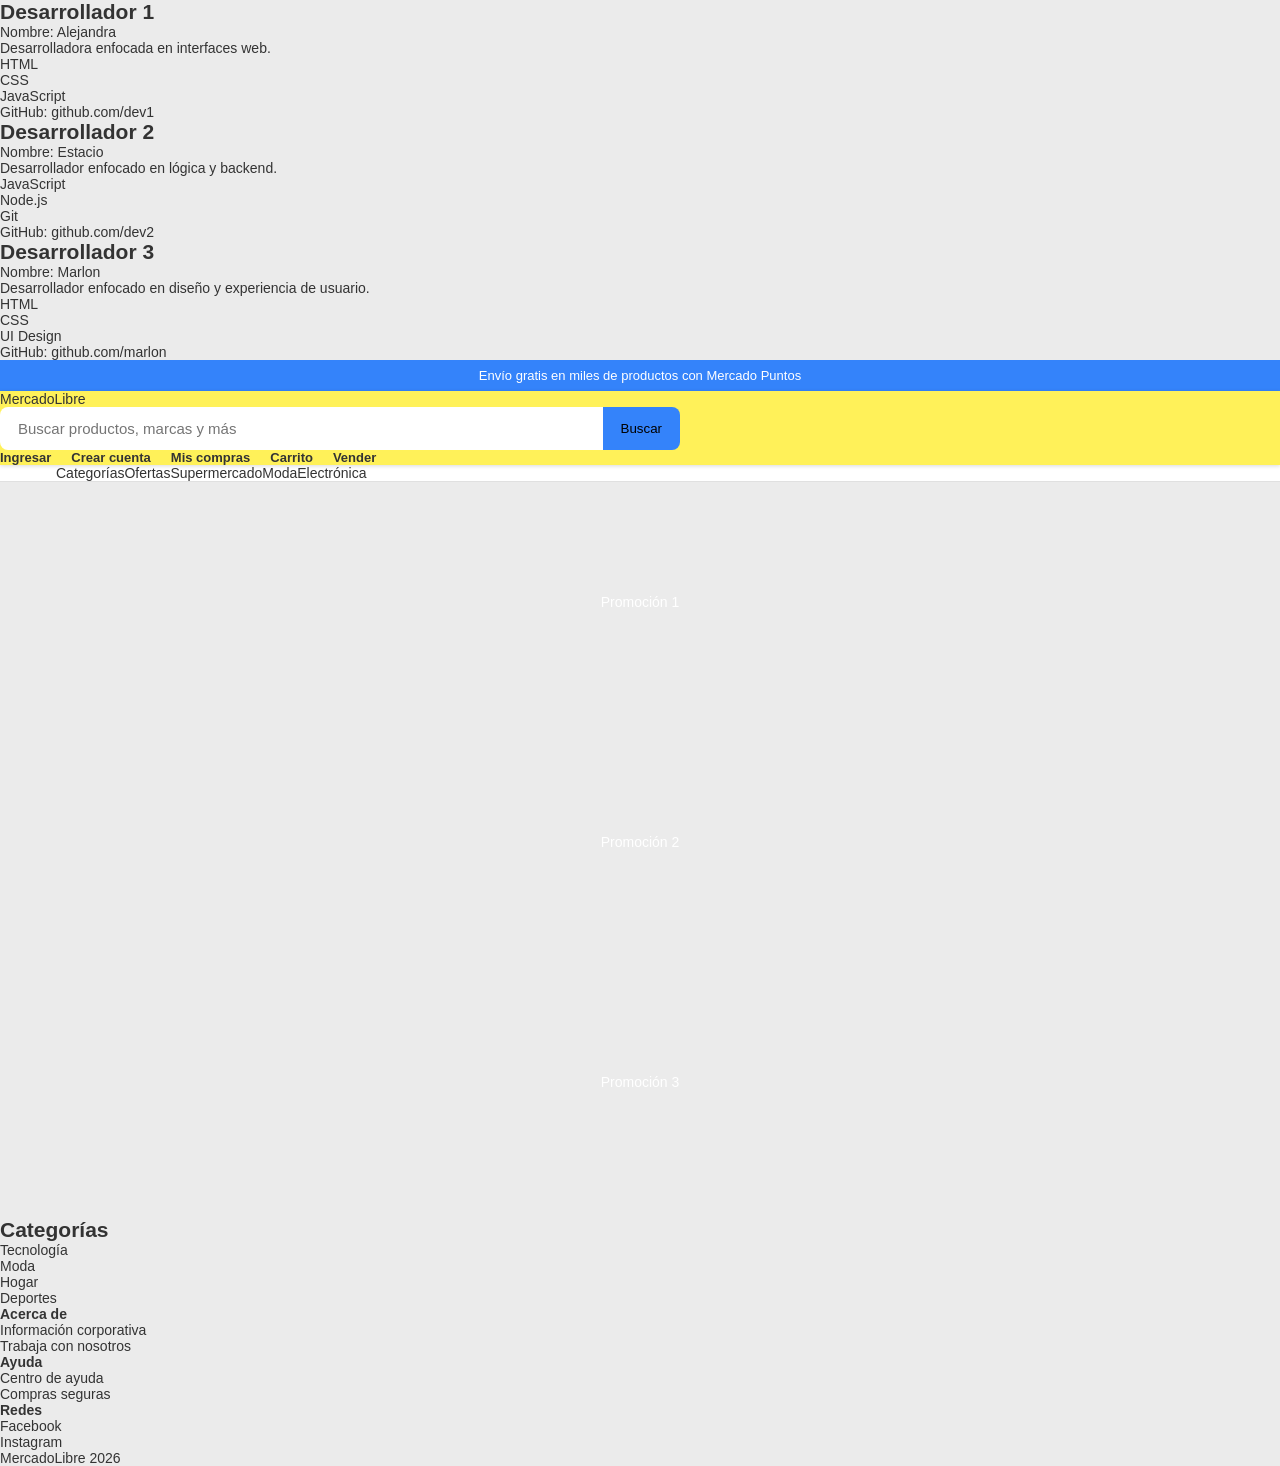
==== index.html @ aa1ece78 "Merge pull request #16 from Yesit21/feature/portafolio-dev1 Feature/portafolio dev1" ====
<!DOCTYPE html>
<html lang="es">
<head>
    <meta charset="UTF-8">
    <meta name="viewport" content="width=device-width, initial-scale=1.0">
    <title>Portafolio - Desarrollador 1</title>
    <title>Portafolio - Desarrollador 2</title>
    <link rel="stylesheet" href="styles.css">
</head>
<body>
    <section class="portafolio">
        <h2>Desarrollador 1</h2>
        <p>Nombre: Alejandra</p>
        <p>Desarrolladora enfocada en interfaces web.</p>
        <ul>
            <li>HTML</li>
            <li>CSS</li>
            <li>JavaScript</li>
        </ul>
        <p>GitHub: github.com/dev1</p>
    </section>
        <h2>Desarrollador 2</h2>
        <p>Nombre: Estacio</p>
        <p>Desarrollador enfocado en lógica y backend.</p>
        <ul>
            <li>JavaScript</li>
            <li>Node.js</li>
            <li>Git</li>
        </ul>
        <p>GitHub: github.com/dev2</p>
    </section>
    <title>Portafolio - Desarrollador 3</title>
    <link rel="stylesheet" href="styles.css">
</head>
<body>
    <section class="portafolio">
        <h2>Desarrollador 3</h2>
        <p>Nombre: Marlon</p>
        <p>Desarrollador enfocado en diseño y experiencia de usuario.</p>
        <ul>
            <li>HTML</li>
            <li>CSS</li>
            <li>UI Design</li>
        </ul>
        <p>GitHub: github.com/marlon</p>
    </section>
    <title>MercadoLibre</title>
    <link rel="stylesheet" href="styles.css">
</head>
<body>
    <div class="anuncio">
        Envío gratis en miles de productos con Mercado Puntos
    </div>

    <header class="encabezado">
        <div class="logo">MercadoLibre</div>
        <div class="buscador">
            <input type="search" id="campoBusqueda" placeholder="Buscar productos, marcas y más">
            <button onclick="buscar()">Buscar</button>
        </div>
        <nav class="acciones">
            <a href="#">Ingresar</a>
            <a href="#">Crear cuenta</a>
            <a href="#">Mis compras</a>
            <a href="#">Carrito</a>
            <a href="#">Vender</a>
        </nav>
    </header>

    <nav class="nav">
        <ul>
            <li>Categorías</li>
            <li>Ofertas</li>
            <li>Supermercado</li>
            <li>Moda</li>
            <li>Electrónica</li>
        </ul>
    </nav>

    <section class="carrusel">
        <div class="slide">Promoción 1</div>
        <div class="slide">Promoción 2</div>
        <div class="slide">Promoción 3</div>
    </section>

    <section class="categorias">
        <h2>Categorías</h2>
        <div class="grilla-categorias">
            <div class="categoria">Tecnología</div>
            <div class="categoria">Moda</div>
            <div class="categoria">Hogar</div>
            <div class="categoria">Deportes</div>
        </div>
    </section>

    <footer class="footer">
        <div class="footer-columna">
            <h4>Acerca de</h4>
            <p>Información corporativa</p>
            <p>Trabaja con nosotros</p>
        </div>
        <div class="footer-columna">
            <h4>Ayuda</h4>
            <p>Centro de ayuda</p>
            <p>Compras seguras</p>
        </div>
        <div class="footer-columna">
            <h4>Redes</h4>
            <p>Facebook</p>
            <p>Instagram</p>
        </div>
        <p>MercadoLibre 2026</p>
    </footer>

    <script src="main.js"></script>
</body>
</html>
---- styles.css ----
:root {
    --color-amarillo: #fff159;
    --color-azul: #3483fa;
    --color-verde: #00a650;
    --color-naranja: #ff6000;
    --color-texto: #333333;
    --color-gris-bg: #ebebeb;
    --color-gris-borde: #e0e0e0;
    --color-blanco: #ffffff;
    --fuente: 'Nunito', sans-serif;
    --sombra-card: 0 2px 8px rgba(0,0,0,0.12);
    --radio: 8px;
    --ancho-max: 1200px;
}

/* ======= RESET ======= */
*, *::before, *::after {
    box-sizing: border-box;
    margin: 0;
    padding: 0;
}

body {
    font-family: var(--fuente);
    background: var(--color-gris-bg);
    color: var(--color-texto);
    font-size: 14px;
}

a {
    color: inherit;
    text-decoration: none;
}

ul {
    list-style: none;
}

img {
    display: block;
    max-width: 100%;
}

/* ======= UTILIDADES ======= */
.contenedor {
    max-width: var(--ancho-max);
    margin: 0 auto;
    padding: 0 16px;
}

/* ============================================================
   BARRA DE ANUNCIO
   ============================================================ */
.anuncio {
    background: var(--color-azul);
    color: var(--color-blanco);
    text-align: center;
    padding: 8px 16px;
    font-size: 13px;
}

.anuncio a {
    color: var(--color-amarillo);
    font-weight: 700;
}

/* ============================================================
   ENCABEZADO
   ============================================================ */
.encabezado {
    background: var(--color-amarillo);
    position: sticky;
    top: 0;
    z-index: 200;
    box-shadow: 0 1px 4px rgba(0,0,0,0.15);
}

.encabezado-inner {
    display: flex;
    align-items: center;
    gap: 16px;
    padding: 10px 16px;
    max-width: var(--ancho-max);
    margin: 0 auto;
}

/* Logo */
.logo {
    flex-shrink: 0;
    display: flex;
    align-items: center;
}

.logo svg {
    width: 150px;
    height: auto;
}

/* Buscador */
.buscador {
    display: flex;
    flex: 1;
    max-width: 680px;
}

.buscador input {
    width: 100%;
    padding: 11px 16px;
    border: 2px solid transparent;
    border-right: none;
    border-radius: var(--radio) 0 0 var(--radio);
    font-size: 15px;
    font-family: var(--fuente);
    outline: none;
    transition: border-color 0.2s;
}

.buscador input:focus {
    border-color: var(--color-azul);
}

.buscador button {
    background: var(--color-azul);
    border: none;
    padding: 0 18px;
    border-radius: 0 var(--radio) var(--radio) 0;
    cursor: pointer;
    display: flex;
    align-items: center;
    justify-content: center;
    transition: background 0.2s;
}

.buscador button:hover {
    background: #2368c4;
}

.buscador button svg {
    fill: white;
    width: 20px;
    height: 20px;
}

/* Acciones */
.acciones {
    display: flex;
    align-items: center;
    gap: 20px;
    margin-left: auto;
    white-space: nowrap;
    font-size: 13px;
    font-weight: 600;
}

.acciones a {
    transition: opacity 0.2s;
}

.acciones a:hover {
    opacity: 0.7;
}

.acciones .carrito {
    display: flex;
    align-items: center;
    gap: 5px;
}

@media (max-width: 900px) {
    .acciones {
        display: none;
    }
}

@media (max-width: 600px) {
    .logo svg {
        width: 110px;
    }
    .encabezado-inner {
        gap: 10px;
    }
}

/* ============================================================
   NAVEGACIÓN SECUNDARIA
   ============================================================ */
.nav {
    background: var(--color-blanco);
    border-bottom: 1px solid var(--color-gris-borde);
    overflow-x: auto;
    scrollbar-width: none;
}

.nav::-webkit-scrollbar {
    display: none;
}

.nav ul {
    display: flex;
    max-width: var(--ancho-max);
    margin: 0 auto;
    padding: 0 16px;
}

.nav ul li a {
    display: block;
    padding: 11px 14px;
    font-size: 13px;
    white-space: nowrap;
    border-bottom: 2px solid transparent;
    transition: color 0.2s, border-color 0.2s;
}

.nav ul li a:hover {
    color: var(--color-azul);
    border-bottom-color: var(--color-azul);
}

/* ============================================================
   CONTENIDO PRINCIPAL
   ============================================================ */
.principal {
    max-width: var(--ancho-max);
    margin: 16px auto;
    padding: 0 16px;
}

/* ============================================================
   CARRUSEL
   ============================================================ */
.carrusel {
    position: relative;
    border-radius: var(--radio);
    overflow: hidden;
    margin-bottom: 16px;
}

.carrusel-pista {
    display: flex;
    transition: transform 0.45s ease;
}

.slide {
    min-width: 100%;
    height: 240px;
    display: flex;
    align-items: center;
    justify-content: center;
    text-align: center;
    color: var(--color-blanco);
    padding: 24px;
}

.slide-1 {
    background: linear-gradient(135deg, #1a73e8, #0d47a1);
}

.slide-2 {
    background: linear-gradient(135deg, #00c853, #007a3d);
}

.slide-3 {
    background: linear-gradient(135deg, #ff6d00, #bf360c);
}

.slide-contenido h2 {
    font-size: clamp(20px, 4vw, 36px);
    font-weight: 800;
    margin-bottom: 8px;
}

.slide-contenido p {
    font-size: clamp(13px, 2vw, 17px);
    opacity: 0.9;
    margin-bottom: 16px;
}

.slide-btn {
    display: inline-block;
    background: var(--color-blanco);
    border-radius: 4px;
    padding: 10px 24px;
    font-weight: 700;
    font-size: 14px;
    transition: opacity 0.2s;
}

.slide-btn:hover {
    opacity: 0.85;
}

.slide-1 .slide-btn {
    color: #1a73e8;
}

.slide-2 .slide-btn {
    color: #007a3d;
}

.slide-3 .slide-btn {
    color: #bf360c;
}

.carrusel-btn {
    position: absolute;
    top: 50%;
    transform: translateY(-50%);
    background: rgba(255,255,255,0.85);
    border: none;
    width: 36px;
    height: 36px;
    border-radius: 50%;
    font-size: 22px;
    cursor: pointer;
    display: flex;
    align-items: center;
    justify-content: center;
    box-shadow: var(--sombra-card);
    transition: background 0.2s;
}

.carrusel-btn:hover {
    background: var(--color-blanco);
}

.carrusel-btn.prev {
    left: 12px;
}

.carrusel-btn.next {
    right: 12px;
}

.carrusel-puntos {
    position: absolute;
    bottom: 12px;
    left: 50%;
    transform: translateX(-50%);
    display: flex;
    gap: 7px;
}

.carrusel-puntos button {
    width: 9px;
    height: 9px;
    border-radius: 50%;
    border: none;
    background: rgba(255,255,255,0.5);
    cursor: pointer;
    padding: 0;
    transition: background 0.2s;
}

.carrusel-puntos button.activo {
    background: var(--color-blanco);
}

/* ============================================================
   SECCIONES
   ============================================================ */
.seccion {
    background: var(--color-blanco);
    border-radius: var(--radio);
    padding: 24px;
    margin-bottom: 16px;
}

.seccion-encabezado {
    display: flex;
    justify-content: space-between;
    align-items: center;
    margin-bottom: 20px;
}

.seccion-titulo {
    font-size: 20px;
    font-weight: 800;
}

.ver-mas {
    font-size: 13px;
    color: var(--color-azul);
    font-weight: 600;
}

.ver-mas:hover {
    text-decoration: underline;
}

/* ============================================================
   CATEGORÍAS
   ============================================================ */
.grilla-cat {
    display: grid;
    grid-template-columns: repeat(auto-fill, minmax(90px, 1fr));
    gap: 8px;
}

.cat-item {
    display: flex;
    flex-direction: column;
    align-items: center;
    gap: 8px;
    padding: 12px 8px;
    border-radius: var(--radio);
    cursor: pointer;
    transition: background 0.2s;
    text-align: center;
}

.cat-item:hover {
    background: var(--color-gris-bg);
}

.cat-icono {
    width: 60px;
    height: 60px;
    border-radius: 50%;
    display: flex;
    align-items: center;
    justify-content: center;
    font-size: 26px;
}

.cat-item span {
    font-size: 11px;
    line-height: 1.35;
    font-weight: 600;
}

/* ============================================================
   PRODUCTOS
   ============================================================ */
.grilla-productos {
    display: grid;
    grid-template-columns: repeat(auto-fill, minmax(180px, 1fr));
}

.producto-card {
    padding: 16px;
    border-right: 1px solid var(--color-gris-borde);
    border-bottom: 1px solid var(--color-gris-borde);
    cursor: pointer;
    position: relative;
    transition: box-shadow 0.2s;
    display: flex;
    flex-direction: column;
}

.producto-card:hover {
    box-shadow: var(--sombra-card);
    z-index: 1;
}

.producto-emoji {
    font-size: 60px;
    text-align: center;
    margin-bottom: 12px;
    user-select: none;
}

.etiqueta {
    display: inline-block;
    background: var(--color-naranja);
    color: var(--color-blanco);
    font-size: 10px;
    font-weight: 700;
    padding: 2px 6px;
    border-radius: 3px;
    margin-bottom: 6px;
    align-self: flex-start;
}

.producto-nombre {
    font-size: 13px;
    line-height: 1.45;
    margin-bottom: 8px;
    display: -webkit-box;
    -webkit-line-clamp: 2;
    -webkit-box-orient: vertical;
    overflow: hidden;
}

.producto-precio-anterior {
    font-size: 12px;
    color: #999;
    text-decoration: line-through;
}

.producto-precio {
    font-size: 22px;
    font-weight: 300;
}

.producto-descuento {
    font-size: 13px;
    font-weight: 700;
    color: var(--color-verde);
}

.producto-envio {
    font-size: 12px;
    color: var(--color-verde);
    font-weight: 600;
    margin-top: 4px;
}

@media (max-width: 600px) {
    .grilla-productos {
        grid-template-columns: repeat(2, 1fr);
    }
}

/* ============================================================
   PIE DE PÁGINA
   ============================================================ */
.pie {
    background: var(--color-gris-bg);
    border-top: 1px solid #ccc;
    margin-top: 32px;
}

.pie-grilla {
    display: grid;
    grid-template-columns: repeat(auto-fit, minmax(160px, 1fr));
    gap: 24px;
    max-width: var(--ancho-max);
    margin: 0 auto;
    padding: 32px 16px;
}

.pie-columna h4 {
    font-size: 13px;
    font-weight: 800;
    margin-bottom: 12px;
}

.pie-columna a {
    display: block;
    font-size: 13px;
    color: #666;
    margin-bottom: 8px;
}

.pie-columna a:hover {
    color: var(--color-azul);
    text-decoration: underline;
}

.pie-inferior {
    background: var(--color-blanco);
    border-top: 1px solid var(--color-gris-borde);
    text-align: center;
    padding: 14px 16px;
    font-size: 12px;
    color: #999;
}
---- styles.css ----
:root {
    --color-amarillo: #fff159;
    --color-azul: #3483fa;
    --color-verde: #00a650;
    --color-naranja: #ff6000;
    --color-texto: #333333;
    --color-gris-bg: #ebebeb;
    --color-gris-borde: #e0e0e0;
    --color-blanco: #ffffff;
    --fuente: 'Nunito', sans-serif;
    --sombra-card: 0 2px 8px rgba(0,0,0,0.12);
    --radio: 8px;
    --ancho-max: 1200px;
}

/* ======= RESET ======= */
*, *::before, *::after {
    box-sizing: border-box;
    margin: 0;
    padding: 0;
}

body {
    font-family: var(--fuente);
    background: var(--color-gris-bg);
    color: var(--color-texto);
    font-size: 14px;
}

a {
    color: inherit;
    text-decoration: none;
}

ul {
    list-style: none;
}

img {
    display: block;
    max-width: 100%;
}

/* ======= UTILIDADES ======= */
.contenedor {
    max-width: var(--ancho-max);
    margin: 0 auto;
    padding: 0 16px;
}

/* ============================================================
   BARRA DE ANUNCIO
   ============================================================ */
.anuncio {
    background: var(--color-azul);
    color: var(--color-blanco);
    text-align: center;
    padding: 8px 16px;
    font-size: 13px;
}

.anuncio a {
    color: var(--color-amarillo);
    font-weight: 700;
}

/* ============================================================
   ENCABEZADO
   ============================================================ */
.encabezado {
    background: var(--color-amarillo);
    position: sticky;
    top: 0;
    z-index: 200;
    box-shadow: 0 1px 4px rgba(0,0,0,0.15);
}

.encabezado-inner {
    display: flex;
    align-items: center;
    gap: 16px;
    padding: 10px 16px;
    max-width: var(--ancho-max);
    margin: 0 auto;
}

/* Logo */
.logo {
    flex-shrink: 0;
    display: flex;
    align-items: center;
}

.logo svg {
    width: 150px;
    height: auto;
}

/* Buscador */
.buscador {
    display: flex;
    flex: 1;
    max-width: 680px;
}

.buscador input {
    width: 100%;
    padding: 11px 16px;
    border: 2px solid transparent;
    border-right: none;
    border-radius: var(--radio) 0 0 var(--radio);
    font-size: 15px;
    font-family: var(--fuente);
    outline: none;
    transition: border-color 0.2s;
}

.buscador input:focus {
    border-color: var(--color-azul);
}

.buscador button {
    background: var(--color-azul);
    border: none;
    padding: 0 18px;
    border-radius: 0 var(--radio) var(--radio) 0;
    cursor: pointer;
    display: flex;
    align-items: center;
    justify-content: center;
    transition: background 0.2s;
}

.buscador button:hover {
    background: #2368c4;
}

.buscador button svg {
    fill: white;
    width: 20px;
    height: 20px;
}

/* Acciones */
.acciones {
    display: flex;
    align-items: center;
    gap: 20px;
    margin-left: auto;
    white-space: nowrap;
    font-size: 13px;
    font-weight: 600;
}

.acciones a {
    transition: opacity 0.2s;
}

.acciones a:hover {
    opacity: 0.7;
}

.acciones .carrito {
    display: flex;
    align-items: center;
    gap: 5px;
}

@media (max-width: 900px) {
    .acciones {
        display: none;
    }
}

@media (max-width: 600px) {
    .logo svg {
        width: 110px;
    }
    .encabezado-inner {
        gap: 10px;
    }
}

/* ============================================================
   NAVEGACIÓN SECUNDARIA
   ============================================================ */
.nav {
    background: var(--color-blanco);
    border-bottom: 1px solid var(--color-gris-borde);
    overflow-x: auto;
    scrollbar-width: none;
}

.nav::-webkit-scrollbar {
    display: none;
}

.nav ul {
    display: flex;
    max-width: var(--ancho-max);
    margin: 0 auto;
    padding: 0 16px;
}

.nav ul li a {
    display: block;
    padding: 11px 14px;
    font-size: 13px;
    white-space: nowrap;
    border-bottom: 2px solid transparent;
    transition: color 0.2s, border-color 0.2s;
}

.nav ul li a:hover {
    color: var(--color-azul);
    border-bottom-color: var(--color-azul);
}

/* ============================================================
   CONTENIDO PRINCIPAL
   ============================================================ */
.principal {
    max-width: var(--ancho-max);
    margin: 16px auto;
    padding: 0 16px;
}

/* ============================================================
   CARRUSEL
   ============================================================ */
.carrusel {
    position: relative;
    border-radius: var(--radio);
    overflow: hidden;
    margin-bottom: 16px;
}

.carrusel-pista {
    display: flex;
    transition: transform 0.45s ease;
}

.slide {
    min-width: 100%;
    height: 240px;
    display: flex;
    align-items: center;
    justify-content: center;
    text-align: center;
    color: var(--color-blanco);
    padding: 24px;
}

.slide-1 {
    background: linear-gradient(135deg, #1a73e8, #0d47a1);
}

.slide-2 {
    background: linear-gradient(135deg, #00c853, #007a3d);
}

.slide-3 {
    background: linear-gradient(135deg, #ff6d00, #bf360c);
}

.slide-contenido h2 {
    font-size: clamp(20px, 4vw, 36px);
    font-weight: 800;
    margin-bottom: 8px;
}

.slide-contenido p {
    font-size: clamp(13px, 2vw, 17px);
    opacity: 0.9;
    margin-bottom: 16px;
}

.slide-btn {
    display: inline-block;
    background: var(--color-blanco);
    border-radius: 4px;
    padding: 10px 24px;
    font-weight: 700;
    font-size: 14px;
    transition: opacity 0.2s;
}

.slide-btn:hover {
    opacity: 0.85;
}

.slide-1 .slide-btn {
    color: #1a73e8;
}

.slide-2 .slide-btn {
    color: #007a3d;
}

.slide-3 .slide-btn {
    color: #bf360c;
}

.carrusel-btn {
    position: absolute;
    top: 50%;
    transform: translateY(-50%);
    background: rgba(255,255,255,0.85);
    border: none;
    width: 36px;
    height: 36px;
    border-radius: 50%;
    font-size: 22px;
    cursor: pointer;
    display: flex;
    align-items: center;
    justify-content: center;
    box-shadow: var(--sombra-card);
    transition: background 0.2s;
}

.carrusel-btn:hover {
    background: var(--color-blanco);
}

.carrusel-btn.prev {
    left: 12px;
}

.carrusel-btn.next {
    right: 12px;
}

.carrusel-puntos {
    position: absolute;
    bottom: 12px;
    left: 50%;
    transform: translateX(-50%);
    display: flex;
    gap: 7px;
}

.carrusel-puntos button {
    width: 9px;
    height: 9px;
    border-radius: 50%;
    border: none;
    background: rgba(255,255,255,0.5);
    cursor: pointer;
    padding: 0;
    transition: background 0.2s;
}

.carrusel-puntos button.activo {
    background: var(--color-blanco);
}

/* ============================================================
   SECCIONES
   ============================================================ */
.seccion {
    background: var(--color-blanco);
    border-radius: var(--radio);
    padding: 24px;
    margin-bottom: 16px;
}

.seccion-encabezado {
    display: flex;
    justify-content: space-between;
    align-items: center;
    margin-bottom: 20px;
}

.seccion-titulo {
    font-size: 20px;
    font-weight: 800;
}

.ver-mas {
    font-size: 13px;
    color: var(--color-azul);
    font-weight: 600;
}

.ver-mas:hover {
    text-decoration: underline;
}

/* ============================================================
   CATEGORÍAS
   ============================================================ */
.grilla-cat {
    display: grid;
    grid-template-columns: repeat(auto-fill, minmax(90px, 1fr));
    gap: 8px;
}

.cat-item {
    display: flex;
    flex-direction: column;
    align-items: center;
    gap: 8px;
    padding: 12px 8px;
    border-radius: var(--radio);
    cursor: pointer;
    transition: background 0.2s;
    text-align: center;
}

.cat-item:hover {
    background: var(--color-gris-bg);
}

.cat-icono {
    width: 60px;
    height: 60px;
    border-radius: 50%;
    display: flex;
    align-items: center;
    justify-content: center;
    font-size: 26px;
}

.cat-item span {
    font-size: 11px;
    line-height: 1.35;
    font-weight: 600;
}

/* ============================================================
   PRODUCTOS
   ============================================================ */
.grilla-productos {
    display: grid;
    grid-template-columns: repeat(auto-fill, minmax(180px, 1fr));
}

.producto-card {
    padding: 16px;
    border-right: 1px solid var(--color-gris-borde);
    border-bottom: 1px solid var(--color-gris-borde);
    cursor: pointer;
    position: relative;
    transition: box-shadow 0.2s;
    display: flex;
    flex-direction: column;
}

.producto-card:hover {
    box-shadow: var(--sombra-card);
    z-index: 1;
}

.producto-emoji {
    font-size: 60px;
    text-align: center;
    margin-bottom: 12px;
    user-select: none;
}

.etiqueta {
    display: inline-block;
    background: var(--color-naranja);
    color: var(--color-blanco);
    font-size: 10px;
    font-weight: 700;
    padding: 2px 6px;
    border-radius: 3px;
    margin-bottom: 6px;
    align-self: flex-start;
}

.producto-nombre {
    font-size: 13px;
    line-height: 1.45;
    margin-bottom: 8px;
    display: -webkit-box;
    -webkit-line-clamp: 2;
    -webkit-box-orient: vertical;
    overflow: hidden;
}

.producto-precio-anterior {
    font-size: 12px;
    color: #999;
    text-decoration: line-through;
}

.producto-precio {
    font-size: 22px;
    font-weight: 300;
}

.producto-descuento {
    font-size: 13px;
    font-weight: 700;
    color: var(--color-verde);
}

.producto-envio {
    font-size: 12px;
    color: var(--color-verde);
    font-weight: 600;
    margin-top: 4px;
}

@media (max-width: 600px) {
    .grilla-productos {
        grid-template-columns: repeat(2, 1fr);
    }
}

/* ============================================================
   PIE DE PÁGINA
   ============================================================ */
.pie {
    background: var(--color-gris-bg);
    border-top: 1px solid #ccc;
    margin-top: 32px;
}

.pie-grilla {
    display: grid;
    grid-template-columns: repeat(auto-fit, minmax(160px, 1fr));
    gap: 24px;
    max-width: var(--ancho-max);
    margin: 0 auto;
    padding: 32px 16px;
}

.pie-columna h4 {
    font-size: 13px;
    font-weight: 800;
    margin-bottom: 12px;
}

.pie-columna a {
    display: block;
    font-size: 13px;
    color: #666;
    margin-bottom: 8px;
}

.pie-columna a:hover {
    color: var(--color-azul);
    text-decoration: underline;
}

.pie-inferior {
    background: var(--color-blanco);
    border-top: 1px solid var(--color-gris-borde);
    text-align: center;
    padding: 14px 16px;
    font-size: 12px;
    color: #999;
}
---- styles.css ----
:root {
    --color-amarillo: #fff159;
    --color-azul: #3483fa;
    --color-verde: #00a650;
    --color-naranja: #ff6000;
    --color-texto: #333333;
    --color-gris-bg: #ebebeb;
    --color-gris-borde: #e0e0e0;
    --color-blanco: #ffffff;
    --fuente: 'Nunito', sans-serif;
    --sombra-card: 0 2px 8px rgba(0,0,0,0.12);
    --radio: 8px;
    --ancho-max: 1200px;
}

/* ======= RESET ======= */
*, *::before, *::after {
    box-sizing: border-box;
    margin: 0;
    padding: 0;
}

body {
    font-family: var(--fuente);
    background: var(--color-gris-bg);
    color: var(--color-texto);
    font-size: 14px;
}

a {
    color: inherit;
    text-decoration: none;
}

ul {
    list-style: none;
}

img {
    display: block;
    max-width: 100%;
}

/* ======= UTILIDADES ======= */
.contenedor {
    max-width: var(--ancho-max);
    margin: 0 auto;
    padding: 0 16px;
}

/* ============================================================
   BARRA DE ANUNCIO
   ============================================================ */
.anuncio {
    background: var(--color-azul);
    color: var(--color-blanco);
    text-align: center;
    padding: 8px 16px;
    font-size: 13px;
}

.anuncio a {
    color: var(--color-amarillo);
    font-weight: 700;
}

/* ============================================================
   ENCABEZADO
   ============================================================ */
.encabezado {
    background: var(--color-amarillo);
    position: sticky;
    top: 0;
    z-index: 200;
    box-shadow: 0 1px 4px rgba(0,0,0,0.15);
}

.encabezado-inner {
    display: flex;
    align-items: center;
    gap: 16px;
    padding: 10px 16px;
    max-width: var(--ancho-max);
    margin: 0 auto;
}

/* Logo */
.logo {
    flex-shrink: 0;
    display: flex;
    align-items: center;
}

.logo svg {
    width: 150px;
    height: auto;
}

/* Buscador */
.buscador {
    display: flex;
    flex: 1;
    max-width: 680px;
}

.buscador input {
    width: 100%;
    padding: 11px 16px;
    border: 2px solid transparent;
    border-right: none;
    border-radius: var(--radio) 0 0 var(--radio);
    font-size: 15px;
    font-family: var(--fuente);
    outline: none;
    transition: border-color 0.2s;
}

.buscador input:focus {
    border-color: var(--color-azul);
}

.buscador button {
    background: var(--color-azul);
    border: none;
    padding: 0 18px;
    border-radius: 0 var(--radio) var(--radio) 0;
    cursor: pointer;
    display: flex;
    align-items: center;
    justify-content: center;
    transition: background 0.2s;
}

.buscador button:hover {
    background: #2368c4;
}

.buscador button svg {
    fill: white;
    width: 20px;
    height: 20px;
}

/* Acciones */
.acciones {
    display: flex;
    align-items: center;
    gap: 20px;
    margin-left: auto;
    white-space: nowrap;
    font-size: 13px;
    font-weight: 600;
}

.acciones a {
    transition: opacity 0.2s;
}

.acciones a:hover {
    opacity: 0.7;
}

.acciones .carrito {
    display: flex;
    align-items: center;
    gap: 5px;
}

@media (max-width: 900px) {
    .acciones {
        display: none;
    }
}

@media (max-width: 600px) {
    .logo svg {
        width: 110px;
    }
    .encabezado-inner {
        gap: 10px;
    }
}

/* ============================================================
   NAVEGACIÓN SECUNDARIA
   ============================================================ */
.nav {
    background: var(--color-blanco);
    border-bottom: 1px solid var(--color-gris-borde);
    overflow-x: auto;
    scrollbar-width: none;
}

.nav::-webkit-scrollbar {
    display: none;
}

.nav ul {
    display: flex;
    max-width: var(--ancho-max);
    margin: 0 auto;
    padding: 0 16px;
}

.nav ul li a {
    display: block;
    padding: 11px 14px;
    font-size: 13px;
    white-space: nowrap;
    border-bottom: 2px solid transparent;
    transition: color 0.2s, border-color 0.2s;
}

.nav ul li a:hover {
    color: var(--color-azul);
    border-bottom-color: var(--color-azul);
}

/* ============================================================
   CONTENIDO PRINCIPAL
   ============================================================ */
.principal {
    max-width: var(--ancho-max);
    margin: 16px auto;
    padding: 0 16px;
}

/* ============================================================
   CARRUSEL
   ============================================================ */
.carrusel {
    position: relative;
    border-radius: var(--radio);
    overflow: hidden;
    margin-bottom: 16px;
}

.carrusel-pista {
    display: flex;
    transition: transform 0.45s ease;
}

.slide {
    min-width: 100%;
    height: 240px;
    display: flex;
    align-items: center;
    justify-content: center;
    text-align: center;
    color: var(--color-blanco);
    padding: 24px;
}

.slide-1 {
    background: linear-gradient(135deg, #1a73e8, #0d47a1);
}

.slide-2 {
    background: linear-gradient(135deg, #00c853, #007a3d);
}

.slide-3 {
    background: linear-gradient(135deg, #ff6d00, #bf360c);
}

.slide-contenido h2 {
    font-size: clamp(20px, 4vw, 36px);
    font-weight: 800;
    margin-bottom: 8px;
}

.slide-contenido p {
    font-size: clamp(13px, 2vw, 17px);
    opacity: 0.9;
    margin-bottom: 16px;
}

.slide-btn {
    display: inline-block;
    background: var(--color-blanco);
    border-radius: 4px;
    padding: 10px 24px;
    font-weight: 700;
    font-size: 14px;
    transition: opacity 0.2s;
}

.slide-btn:hover {
    opacity: 0.85;
}

.slide-1 .slide-btn {
    color: #1a73e8;
}

.slide-2 .slide-btn {
    color: #007a3d;
}

.slide-3 .slide-btn {
    color: #bf360c;
}

.carrusel-btn {
    position: absolute;
    top: 50%;
    transform: translateY(-50%);
    background: rgba(255,255,255,0.85);
    border: none;
    width: 36px;
    height: 36px;
    border-radius: 50%;
    font-size: 22px;
    cursor: pointer;
    display: flex;
    align-items: center;
    justify-content: center;
    box-shadow: var(--sombra-card);
    transition: background 0.2s;
}

.carrusel-btn:hover {
    background: var(--color-blanco);
}

.carrusel-btn.prev {
    left: 12px;
}

.carrusel-btn.next {
    right: 12px;
}

.carrusel-puntos {
    position: absolute;
    bottom: 12px;
    left: 50%;
    transform: translateX(-50%);
    display: flex;
    gap: 7px;
}

.carrusel-puntos button {
    width: 9px;
    height: 9px;
    border-radius: 50%;
    border: none;
    background: rgba(255,255,255,0.5);
    cursor: pointer;
    padding: 0;
    transition: background 0.2s;
}

.carrusel-puntos button.activo {
    background: var(--color-blanco);
}

/* ============================================================
   SECCIONES
   ============================================================ */
.seccion {
    background: var(--color-blanco);
    border-radius: var(--radio);
    padding: 24px;
    margin-bottom: 16px;
}

.seccion-encabezado {
    display: flex;
    justify-content: space-between;
    align-items: center;
    margin-bottom: 20px;
}

.seccion-titulo {
    font-size: 20px;
    font-weight: 800;
}

.ver-mas {
    font-size: 13px;
    color: var(--color-azul);
    font-weight: 600;
}

.ver-mas:hover {
    text-decoration: underline;
}

/* ============================================================
   CATEGORÍAS
   ============================================================ */
.grilla-cat {
    display: grid;
    grid-template-columns: repeat(auto-fill, minmax(90px, 1fr));
    gap: 8px;
}

.cat-item {
    display: flex;
    flex-direction: column;
    align-items: center;
    gap: 8px;
    padding: 12px 8px;
    border-radius: var(--radio);
    cursor: pointer;
    transition: background 0.2s;
    text-align: center;
}

.cat-item:hover {
    background: var(--color-gris-bg);
}

.cat-icono {
    width: 60px;
    height: 60px;
    border-radius: 50%;
    display: flex;
    align-items: center;
    justify-content: center;
    font-size: 26px;
}

.cat-item span {
    font-size: 11px;
    line-height: 1.35;
    font-weight: 600;
}

/* ============================================================
   PRODUCTOS
   ============================================================ */
.grilla-productos {
    display: grid;
    grid-template-columns: repeat(auto-fill, minmax(180px, 1fr));
}

.producto-card {
    padding: 16px;
    border-right: 1px solid var(--color-gris-borde);
    border-bottom: 1px solid var(--color-gris-borde);
    cursor: pointer;
    position: relative;
    transition: box-shadow 0.2s;
    display: flex;
    flex-direction: column;
}

.producto-card:hover {
    box-shadow: var(--sombra-card);
    z-index: 1;
}

.producto-emoji {
    font-size: 60px;
    text-align: center;
    margin-bottom: 12px;
    user-select: none;
}

.etiqueta {
    display: inline-block;
    background: var(--color-naranja);
    color: var(--color-blanco);
    font-size: 10px;
    font-weight: 700;
    padding: 2px 6px;
    border-radius: 3px;
    margin-bottom: 6px;
    align-self: flex-start;
}

.producto-nombre {
    font-size: 13px;
    line-height: 1.45;
    margin-bottom: 8px;
    display: -webkit-box;
    -webkit-line-clamp: 2;
    -webkit-box-orient: vertical;
    overflow: hidden;
}

.producto-precio-anterior {
    font-size: 12px;
    color: #999;
    text-decoration: line-through;
}

.producto-precio {
    font-size: 22px;
    font-weight: 300;
}

.producto-descuento {
    font-size: 13px;
    font-weight: 700;
    color: var(--color-verde);
}

.producto-envio {
    font-size: 12px;
    color: var(--color-verde);
    font-weight: 600;
    margin-top: 4px;
}

@media (max-width: 600px) {
    .grilla-productos {
        grid-template-columns: repeat(2, 1fr);
    }
}

/* ============================================================
   PIE DE PÁGINA
   ============================================================ */
.pie {
    background: var(--color-gris-bg);
    border-top: 1px solid #ccc;
    margin-top: 32px;
}

.pie-grilla {
    display: grid;
    grid-template-columns: repeat(auto-fit, minmax(160px, 1fr));
    gap: 24px;
    max-width: var(--ancho-max);
    margin: 0 auto;
    padding: 32px 16px;
}

.pie-columna h4 {
    font-size: 13px;
    font-weight: 800;
    margin-bottom: 12px;
}

.pie-columna a {
    display: block;
    font-size: 13px;
    color: #666;
    margin-bottom: 8px;
}

.pie-columna a:hover {
    color: var(--color-azul);
    text-decoration: underline;
}

.pie-inferior {
    background: var(--color-blanco);
    border-top: 1px solid var(--color-gris-borde);
    text-align: center;
    padding: 14px 16px;
    font-size: 12px;
    color: #999;
}
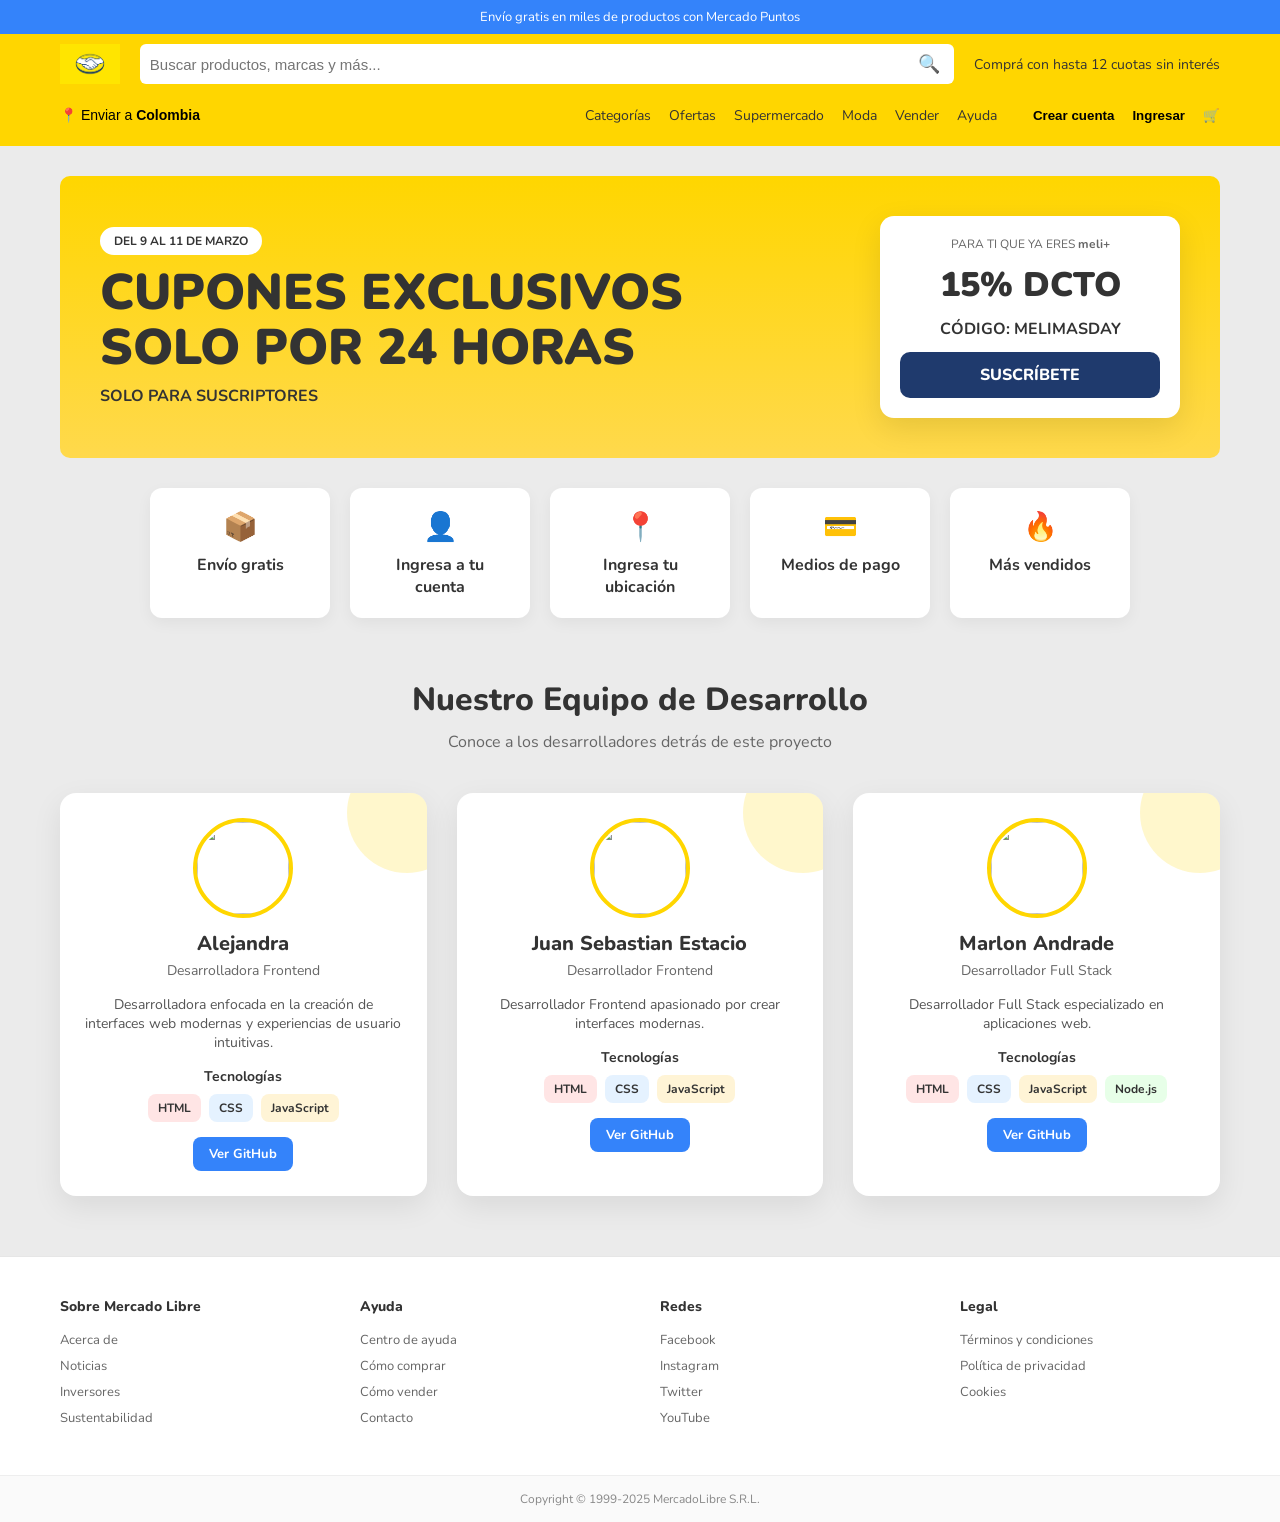
==== commit c9c716d2: "cambios antes de cambiar de rama" ====
--- a/index.html
+++ b/index.html
@@ -1,117 +1,400 @@
 <!DOCTYPE html>
 <html lang="es">
+
 <head>
-    <meta charset="UTF-8">
-    <meta name="viewport" content="width=device-width, initial-scale=1.0">
-    <title>Portafolio - Desarrollador 1</title>
-    <title>Portafolio - Desarrollador 2</title>
-    <link rel="stylesheet" href="styles.css">
+<meta charset="UTF-8">
+<meta name="viewport" content="width=device-width, initial-scale=1.0">
+
+<title>Mercado Libre Colombia</title>
+
+<link href="https://fonts.googleapis.com/css2?family=Nunito:wght@400;600;700;800&display=swap" rel="stylesheet">
+
+<link rel="stylesheet" href="styles.css">
+
 </head>
+
 <body>
-    <section class="portafolio">
-        <h2>Desarrollador 1</h2>
-        <p>Nombre: Alejandra</p>
-        <p>Desarrolladora enfocada en interfaces web.</p>
-        <ul>
-            <li>HTML</li>
-            <li>CSS</li>
-            <li>JavaScript</li>
-        </ul>
-        <p>GitHub: github.com/dev1</p>
-    </section>
-        <h2>Desarrollador 2</h2>
-        <p>Nombre: Estacio</p>
-        <p>Desarrollador enfocado en lógica y backend.</p>
-        <ul>
-            <li>JavaScript</li>
-            <li>Node.js</li>
-            <li>Git</li>
-        </ul>
-        <p>GitHub: github.com/dev2</p>
-    </section>
-    <title>Portafolio - Desarrollador 3</title>
-    <link rel="stylesheet" href="styles.css">
-</head>
-<body>
-    <section class="portafolio">
-        <h2>Desarrollador 3</h2>
-        <p>Nombre: Marlon</p>
-        <p>Desarrollador enfocado en diseño y experiencia de usuario.</p>
-        <ul>
-            <li>HTML</li>
-            <li>CSS</li>
-            <li>UI Design</li>
-        </ul>
-        <p>GitHub: github.com/marlon</p>
-    </section>
-    <title>MercadoLibre</title>
-    <link rel="stylesheet" href="styles.css">
-</head>
-<body>
-    <div class="anuncio">
-        Envío gratis en miles de productos con Mercado Puntos
-    </div>
-
-    <header class="encabezado">
-        <div class="logo">MercadoLibre</div>
-        <div class="buscador">
-            <input type="search" id="campoBusqueda" placeholder="Buscar productos, marcas y más">
-            <button onclick="buscar()">Buscar</button>
-        </div>
-        <nav class="acciones">
-            <a href="#">Ingresar</a>
-            <a href="#">Crear cuenta</a>
-            <a href="#">Mis compras</a>
-            <a href="#">Carrito</a>
-            <a href="#">Vender</a>
-        </nav>
-    </header>
-
-    <nav class="nav">
-        <ul>
-            <li>Categorías</li>
-            <li>Ofertas</li>
-            <li>Supermercado</li>
-            <li>Moda</li>
-            <li>Electrónica</li>
-        </ul>
-    </nav>
-
-    <section class="carrusel">
-        <div class="slide">Promoción 1</div>
-        <div class="slide">Promoción 2</div>
-        <div class="slide">Promoción 3</div>
-    </section>
-
-    <section class="categorias">
-        <h2>Categorías</h2>
-        <div class="grilla-categorias">
-            <div class="categoria">Tecnología</div>
-            <div class="categoria">Moda</div>
-            <div class="categoria">Hogar</div>
-            <div class="categoria">Deportes</div>
-        </div>
-    </section>
-
-    <footer class="footer">
-        <div class="footer-columna">
-            <h4>Acerca de</h4>
-            <p>Información corporativa</p>
-            <p>Trabaja con nosotros</p>
-        </div>
-        <div class="footer-columna">
-            <h4>Ayuda</h4>
-            <p>Centro de ayuda</p>
-            <p>Compras seguras</p>
-        </div>
-        <div class="footer-columna">
-            <h4>Redes</h4>
-            <p>Facebook</p>
-            <p>Instagram</p>
-        </div>
-        <p>MercadoLibre 2026</p>
-    </footer>
-
-    <script src="main.js"></script>
-</body>
-</html>
+
+<div class="anuncio">
+Envío gratis en miles de productos con Mercado Puntos
+</div>
+
+<!-- NAVBAR NUEVO -->
+<nav class="navbar">
+
+<div class="nav-top">
+
+<div class="nav-container">
+
+<a href="#" class="logo">
+<img src="assets/mercado-libre-logo.png" alt="Mercado Libre" height="36">
+</a>
+
+<div class="search-container">
+
+<input type="text" id="searchInput"
+placeholder="Buscar productos, marcas y más..."
+class="search-input"/>
+
+<button class="search-btn">
+🔍
+</button>
+
+</div>
+
+<a href="#" class="promo-banner">
+Comprá con hasta 12 cuotas sin interés
+</a>
+
+</div>
+
+</div>
+
+<div class="nav-bottom">
+
+<div class="nav-container">
+
+<div class="nav-left">
+
+<button class="location-btn">
+📍 Enviar a <strong>Colombia</strong>
+</button>
+
+</div>
+
+<div class="nav-right">
+
+<a href="#" class="nav-link">Categorías</a>
+<a href="#" class="nav-link">Ofertas</a>
+<a href="#" class="nav-link">Supermercado</a>
+<a href="#" class="nav-link">Moda</a>
+<a href="#" class="nav-link">Vender</a>
+<a href="#" class="nav-link">Ayuda</a>
+
+<div class="nav-divider"></div>
+
+<button class="nav-user-btn">
+Crear cuenta
+</button>
+
+<button class="nav-login-btn">
+Ingresar
+</button>
+
+<button class="nav-cart-btn">
+🛒
+</button>
+
+</div>
+
+</div>
+
+</div>
+
+</nav>
+
+<!-- CONTENIDO PRINCIPAL -->
+<main class="principal contenedor">
+
+<section class="hero">
+
+<div class="hero-slider">
+
+<div class="hero-slide active">
+
+<div class="hero-inner">
+
+<div class="hero-main">
+
+<div class="hero-badge">
+DEL 9 AL 11 DE MARZO
+</div>
+
+<h1 class="hero-title">
+CUPONES EXCLUSIVOS
+<span>SOLO POR 24 HORAS</span>
+</h1>
+
+<p class="hero-sub">
+SOLO PARA SUSCRIPTORES
+</p>
+
+</div>
+
+<aside class="hero-card">
+
+<div class="promo-card-inner">
+
+<div class="promo-top">
+PARA TI QUE YA ERES <strong>meli+</strong>
+</div>
+
+<div class="promo-big">
+15% DCTO
+</div>
+
+<p class="promo-code">
+CÓDIGO: <strong>MELIMASDAY</strong>
+</p>
+
+<a class="btn-primary" href="#">
+SUSCRÍBETE
+</a>
+
+</div>
+
+</aside>
+
+</div>
+
+</div>
+
+</div>
+
+</div>
+
+</section>
+
+<!-- BENEFICIOS -->
+
+<section class="feature-row">
+
+<div class="feature-cards">
+
+<div class="feature-card">
+<div class="feature-icon">📦</div>
+<div class="feature-title">Envío gratis</div>
+</div>
+
+<div class="feature-card">
+<div class="feature-icon">👤</div>
+<div class="feature-title">Ingresa a tu cuenta</div>
+</div>
+
+<div class="feature-card">
+<div class="feature-icon">📍</div>
+<div class="feature-title">Ingresa tu ubicación</div>
+</div>
+
+<div class="feature-card">
+<div class="feature-icon">💳</div>
+<div class="feature-title">Medios de pago</div>
+</div>
+
+<div class="feature-card">
+<div class="feature-icon">🔥</div>
+<div class="feature-title">Más vendidos</div>
+</div>
+
+</div>
+
+</section>
+
+<!-- PORTAFOLIO -->
+
+<section class="portfolio" id="portafolio">
+
+<div class="portfolio-container">
+
+<h2 class="section-title">
+Nuestro Equipo de Desarrollo
+</h2>
+
+<p class="section-subtitle">
+Conoce a los desarrolladores detrás de este proyecto
+</p>
+
+<div class="dev-grid">
+<!-- DEV 1 -->
+<div class="dev-card">
+
+<div class="dev-header">
+
+<div class="dev-avatar">
+<img src="https://via.placeholder.com/120">
+</div>
+
+<div class="dev-info">
+<h3>Alejandra</h3>
+<p class="dev-role">Desarrolladora Frontend</p>
+</div>
+
+</div>
+
+<div class="dev-body">
+
+<p class="dev-description">
+Desarrolladora enfocada en la creación de interfaces web modernas y experiencias de usuario intuitivas.
+</p>
+
+<div class="dev-section">
+
+<h4>Tecnologías</h4>
+
+<div class="tech-tags">
+<span class="tech-tag">HTML</span>
+<span class="tech-tag">CSS</span>
+<span class="tech-tag">JavaScript</span>
+</div>
+
+</div>
+
+
+<div class="dev-links">
+<a href="https://github.com/AlejandraMontillaucc" target="_blank" class="dev-btn">
+Ver GitHub
+</a>
+</div>
+
+
+</div>
+
+</div>
+
+<!-- DEV 2 -->
+ <div class="dev-card">
+
+<div class="dev-header">
+
+<div class="dev-avatar">
+<img src="https://via.placeholder.com/120">
+</div>
+
+<div class="dev-info">
+<h3>Juan Sebastian Estacio</h3>
+<p class="dev-role">Desarrollador Frontend</p>
+</div>
+
+</div>
+
+<div class="dev-body">
+
+<p class="dev-description">
+Desarrollador Frontend apasionado por crear interfaces modernas.
+</p>
+
+<div class="dev-section">
+
+<h4>Tecnologías</h4>
+
+<div class="tech-tags">
+
+<span class="tech-tag">HTML</span>
+<span class="tech-tag">CSS</span>
+<span class="tech-tag">JavaScript</span>
+
+</div>
+<div class="dev-links">
+<a href="https://github.com/JuanSebastianE23" target="_blank" class="dev-btn">
+Ver GitHub
+</a>
+</div>
+
+</div>
+
+</div>
+
+</div>
+
+<!--DEV 3-->
+<div class="dev-card">
+
+<div class="dev-header">
+
+<div class="dev-avatar">
+<img src="https://via.placeholder.com/120">
+</div>
+
+<div class="dev-info">
+<h3>Marlon Andrade</h3>
+<p class="dev-role">Desarrollador Full Stack</p>
+</div>
+
+</div>
+
+<div class="dev-body">
+
+<p class="dev-description">
+Desarrollador Full Stack especializado en aplicaciones web.
+</p>
+
+<div class="dev-section">
+
+<h4>Tecnologías</h4>
+
+<div class="tech-tags">
+
+<span class="tech-tag">HTML</span>
+<span class="tech-tag">CSS</span>
+<span class="tech-tag">JavaScript</span>
+<span class="tech-tag">Node.js</span>
+
+</div>
+<div class="dev-links">
+<a href="https://github.com/Yesit21" target="_blank" class="dev-btn">
+Ver GitHub
+</a>
+</div>
+
+</div>
+
+</div>
+
+</div>
+
+</div>
+
+</div>
+
+</section>
+
+</main>
+
+<!-- FOOTER -->
+
+<footer class="footer">
+
+<div class="footer-container">
+
+<div class="footer-grid">
+
+<div class="footer-col">
+<h4>Sobre Mercado Libre</h4>
+<a href="#">Acerca de</a>
+<a href="#">Noticias</a>
+<a href="#">Inversores</a>
+<a href="#">Sustentabilidad</a>
+</div>
+
+<div class="footer-col">
+<h4>Ayuda</h4>
+<a href="#">Centro de ayuda</a>
+<a href="#">Cómo comprar</a>
+<a href="#">Cómo vender</a>
+<a href="#">Contacto</a>
+</div>
+
+<div class="footer-col">
+<h4>Redes</h4>
+<a href="#">Facebook</a>
+<a href="#">Instagram</a>
+<a href="#">Twitter</a>
+<a href="#">YouTube</a>
+</div>
+
+<div class="footer-col">
+<h4>Legal</h4>
+<a href="#">Términos y condiciones</a>
+<a href="#">Política de privacidad</a>
+<a href="#">Cookies</a>
+</div>
+
+</div>
+
+</div>
+
+<div class="footer-bottom">
+Copyright © 1999-2025 MercadoLibre S.R.L.
+</div>
+
+</footer>
--- a/styles.css
+++ b/styles.css
@@ -1,557 +1,546 @@
-:root {
-    --color-amarillo: #fff159;
-    --color-azul: #3483fa;
-    --color-verde: #00a650;
-    --color-naranja: #ff6000;
-    --color-texto: #333333;
-    --color-gris-bg: #ebebeb;
-    --color-gris-borde: #e0e0e0;
-    --color-blanco: #ffffff;
-    --fuente: 'Nunito', sans-serif;
-    --sombra-card: 0 2px 8px rgba(0,0,0,0.12);
-    --radio: 8px;
-    --ancho-max: 1200px;
-}
-
-/* ======= RESET ======= */
-*, *::before, *::after {
-    box-sizing: border-box;
-    margin: 0;
-    padding: 0;
-}
-
-body {
-    font-family: var(--fuente);
-    background: var(--color-gris-bg);
-    color: var(--color-texto);
-    font-size: 14px;
-}
-
-a {
-    color: inherit;
-    text-decoration: none;
-}
-
-ul {
-    list-style: none;
-}
-
-img {
-    display: block;
-    max-width: 100%;
-}
-
-/* ======= UTILIDADES ======= */
-.contenedor {
-    max-width: var(--ancho-max);
-    margin: 0 auto;
-    padding: 0 16px;
-}
-
-/* ============================================================
-   BARRA DE ANUNCIO
-   ============================================================ */
-.anuncio {
-    background: var(--color-azul);
-    color: var(--color-blanco);
-    text-align: center;
-    padding: 8px 16px;
-    font-size: 13px;
-}
-
-.anuncio a {
-    color: var(--color-amarillo);
-    font-weight: 700;
-}
-
-/* ============================================================
-   ENCABEZADO
-   ============================================================ */
-.encabezado {
-    background: var(--color-amarillo);
-    position: sticky;
-    top: 0;
-    z-index: 200;
-    box-shadow: 0 1px 4px rgba(0,0,0,0.15);
-}
-
-.encabezado-inner {
-    display: flex;
-    align-items: center;
-    gap: 16px;
-    padding: 10px 16px;
-    max-width: var(--ancho-max);
-    margin: 0 auto;
-}
-
-/* Logo */
-.logo {
-    flex-shrink: 0;
-    display: flex;
-    align-items: center;
-}
-
-.logo svg {
-    width: 150px;
-    height: auto;
-}
-
-/* Buscador */
-.buscador {
-    display: flex;
-    flex: 1;
-    max-width: 680px;
-}
-
-.buscador input {
-    width: 100%;
-    padding: 11px 16px;
-    border: 2px solid transparent;
-    border-right: none;
-    border-radius: var(--radio) 0 0 var(--radio);
-    font-size: 15px;
-    font-family: var(--fuente);
-    outline: none;
-    transition: border-color 0.2s;
-}
-
-.buscador input:focus {
-    border-color: var(--color-azul);
-}
-
-.buscador button {
-    background: var(--color-azul);
-    border: none;
-    padding: 0 18px;
-    border-radius: 0 var(--radio) var(--radio) 0;
-    cursor: pointer;
-    display: flex;
-    align-items: center;
-    justify-content: center;
-    transition: background 0.2s;
-}
-
-.buscador button:hover {
-    background: #2368c4;
-}
-
-.buscador button svg {
-    fill: white;
-    width: 20px;
-    height: 20px;
-}
-
-/* Acciones */
-.acciones {
-    display: flex;
-    align-items: center;
-    gap: 20px;
-    margin-left: auto;
-    white-space: nowrap;
-    font-size: 13px;
-    font-weight: 600;
-}
-
-.acciones a {
-    transition: opacity 0.2s;
-}
-
-.acciones a:hover {
-    opacity: 0.7;
-}
-
-.acciones .carrito {
-    display: flex;
-    align-items: center;
-    gap: 5px;
-}
-
-@media (max-width: 900px) {
-    .acciones {
-        display: none;
-    }
-}
-
-@media (max-width: 600px) {
-    .logo svg {
-        width: 110px;
-    }
-    .encabezado-inner {
-        gap: 10px;
-    }
-}
-
-/* ============================================================
-   NAVEGACIÓN SECUNDARIA
-   ============================================================ */
-.nav {
-    background: var(--color-blanco);
-    border-bottom: 1px solid var(--color-gris-borde);
-    overflow-x: auto;
-    scrollbar-width: none;
-}
-
-.nav::-webkit-scrollbar {
-    display: none;
-}
-
-.nav ul {
-    display: flex;
-    max-width: var(--ancho-max);
-    margin: 0 auto;
-    padding: 0 16px;
-}
-
-.nav ul li a {
-    display: block;
-    padding: 11px 14px;
-    font-size: 13px;
-    white-space: nowrap;
-    border-bottom: 2px solid transparent;
-    transition: color 0.2s, border-color 0.2s;
-}
-
-.nav ul li a:hover {
-    color: var(--color-azul);
-    border-bottom-color: var(--color-azul);
-}
-
-/* ============================================================
-   CONTENIDO PRINCIPAL
-   ============================================================ */
-.principal {
-    max-width: var(--ancho-max);
-    margin: 16px auto;
-    padding: 0 16px;
-}
-
-/* ============================================================
-   CARRUSEL
-   ============================================================ */
-.carrusel {
-    position: relative;
-    border-radius: var(--radio);
-    overflow: hidden;
-    margin-bottom: 16px;
-}
-
-.carrusel-pista {
-    display: flex;
-    transition: transform 0.45s ease;
-}
-
-.slide {
-    min-width: 100%;
-    height: 240px;
-    display: flex;
-    align-items: center;
-    justify-content: center;
-    text-align: center;
-    color: var(--color-blanco);
-    padding: 24px;
-}
-
-.slide-1 {
-    background: linear-gradient(135deg, #1a73e8, #0d47a1);
-}
-
-.slide-2 {
-    background: linear-gradient(135deg, #00c853, #007a3d);
-}
-
-.slide-3 {
-    background: linear-gradient(135deg, #ff6d00, #bf360c);
-}
-
-.slide-contenido h2 {
-    font-size: clamp(20px, 4vw, 36px);
-    font-weight: 800;
-    margin-bottom: 8px;
-}
-
-.slide-contenido p {
-    font-size: clamp(13px, 2vw, 17px);
-    opacity: 0.9;
-    margin-bottom: 16px;
-}
-
-.slide-btn {
-    display: inline-block;
-    background: var(--color-blanco);
-    border-radius: 4px;
-    padding: 10px 24px;
-    font-weight: 700;
-    font-size: 14px;
-    transition: opacity 0.2s;
-}
-
-.slide-btn:hover {
-    opacity: 0.85;
-}
-
-.slide-1 .slide-btn {
-    color: #1a73e8;
-}
-
-.slide-2 .slide-btn {
-    color: #007a3d;
-}
-
-.slide-3 .slide-btn {
-    color: #bf360c;
-}
-
-.carrusel-btn {
-    position: absolute;
-    top: 50%;
-    transform: translateY(-50%);
-    background: rgba(255,255,255,0.85);
-    border: none;
-    width: 36px;
-    height: 36px;
-    border-radius: 50%;
-    font-size: 22px;
-    cursor: pointer;
-    display: flex;
-    align-items: center;
-    justify-content: center;
-    box-shadow: var(--sombra-card);
-    transition: background 0.2s;
-}
-
-.carrusel-btn:hover {
-    background: var(--color-blanco);
-}
-
-.carrusel-btn.prev {
-    left: 12px;
-}
-
-.carrusel-btn.next {
-    right: 12px;
-}
-
-.carrusel-puntos {
-    position: absolute;
-    bottom: 12px;
-    left: 50%;
-    transform: translateX(-50%);
-    display: flex;
-    gap: 7px;
-}
-
-.carrusel-puntos button {
-    width: 9px;
-    height: 9px;
-    border-radius: 50%;
-    border: none;
-    background: rgba(255,255,255,0.5);
-    cursor: pointer;
-    padding: 0;
-    transition: background 0.2s;
-}
-
-.carrusel-puntos button.activo {
-    background: var(--color-blanco);
-}
-
-/* ============================================================
-   SECCIONES
-   ============================================================ */
-.seccion {
-    background: var(--color-blanco);
-    border-radius: var(--radio);
-    padding: 24px;
-    margin-bottom: 16px;
-}
-
-.seccion-encabezado {
-    display: flex;
-    justify-content: space-between;
-    align-items: center;
-    margin-bottom: 20px;
-}
-
-.seccion-titulo {
-    font-size: 20px;
-    font-weight: 800;
-}
-
-.ver-mas {
-    font-size: 13px;
-    color: var(--color-azul);
-    font-weight: 600;
-}
-
-.ver-mas:hover {
-    text-decoration: underline;
-}
-
-/* ============================================================
-   CATEGORÍAS
-   ============================================================ */
-.grilla-cat {
-    display: grid;
-    grid-template-columns: repeat(auto-fill, minmax(90px, 1fr));
-    gap: 8px;
-}
-
-.cat-item {
-    display: flex;
-    flex-direction: column;
-    align-items: center;
-    gap: 8px;
-    padding: 12px 8px;
-    border-radius: var(--radio);
-    cursor: pointer;
-    transition: background 0.2s;
-    text-align: center;
-}
-
-.cat-item:hover {
-    background: var(--color-gris-bg);
-}
-
-.cat-icono {
-    width: 60px;
-    height: 60px;
-    border-radius: 50%;
-    display: flex;
-    align-items: center;
-    justify-content: center;
-    font-size: 26px;
-}
-
-.cat-item span {
-    font-size: 11px;
-    line-height: 1.35;
-    font-weight: 600;
-}
-
-/* ============================================================
-   PRODUCTOS
-   ============================================================ */
-.grilla-productos {
-    display: grid;
-    grid-template-columns: repeat(auto-fill, minmax(180px, 1fr));
-}
-
-.producto-card {
-    padding: 16px;
-    border-right: 1px solid var(--color-gris-borde);
-    border-bottom: 1px solid var(--color-gris-borde);
-    cursor: pointer;
-    position: relative;
-    transition: box-shadow 0.2s;
-    display: flex;
-    flex-direction: column;
-}
-
-.producto-card:hover {
-    box-shadow: var(--sombra-card);
-    z-index: 1;
-}
-
-.producto-emoji {
-    font-size: 60px;
-    text-align: center;
-    margin-bottom: 12px;
-    user-select: none;
-}
-
-.etiqueta {
-    display: inline-block;
-    background: var(--color-naranja);
-    color: var(--color-blanco);
-    font-size: 10px;
-    font-weight: 700;
-    padding: 2px 6px;
-    border-radius: 3px;
-    margin-bottom: 6px;
-    align-self: flex-start;
-}
-
-.producto-nombre {
-    font-size: 13px;
-    line-height: 1.45;
-    margin-bottom: 8px;
-    display: -webkit-box;
-    -webkit-line-clamp: 2;
-    -webkit-box-orient: vertical;
-    overflow: hidden;
-}
-
-.producto-precio-anterior {
-    font-size: 12px;
-    color: #999;
-    text-decoration: line-through;
-}
-
-.producto-precio {
-    font-size: 22px;
-    font-weight: 300;
-}
-
-.producto-descuento {
-    font-size: 13px;
-    font-weight: 700;
-    color: var(--color-verde);
-}
-
-.producto-envio {
-    font-size: 12px;
-    color: var(--color-verde);
-    font-weight: 600;
-    margin-top: 4px;
-}
-
-@media (max-width: 600px) {
-    .grilla-productos {
-        grid-template-columns: repeat(2, 1fr);
-    }
-}
-
-/* ============================================================
-   PIE DE PÁGINA
-   ============================================================ */
-.pie {
-    background: var(--color-gris-bg);
-    border-top: 1px solid #ccc;
-    margin-top: 32px;
-}
-
-.pie-grilla {
-    display: grid;
-    grid-template-columns: repeat(auto-fit, minmax(160px, 1fr));
-    gap: 24px;
-    max-width: var(--ancho-max);
-    margin: 0 auto;
-    padding: 32px 16px;
-}
-
-.pie-columna h4 {
-    font-size: 13px;
-    font-weight: 800;
-    margin-bottom: 12px;
-}
-
-.pie-columna a {
-    display: block;
-    font-size: 13px;
-    color: #666;
-    margin-bottom: 8px;
-}
-
-.pie-columna a:hover {
-    color: var(--color-azul);
-    text-decoration: underline;
-}
-
-.pie-inferior {
-    background: var(--color-blanco);
-    border-top: 1px solid var(--color-gris-borde);
-    text-align: center;
-    padding: 14px 16px;
-    font-size: 12px;
-    color: #999;
-}
+/* =========================
+RESET
+========================= */
+
+*{
+margin:0;
+padding:0;
+box-sizing:border-box;
+}
+
+body{
+font-family:'Nunito',sans-serif;
+background:#ebebeb;
+color:#333;
+}
+
+a{
+text-decoration:none;
+color:inherit;
+}
+
+img{
+max-width:100%;
+display:block;
+}
+
+/* =========================
+ANUNCIO SUPERIOR
+========================= */
+
+.anuncio{
+background:#3483fa;
+color:white;
+text-align:center;
+padding:8px;
+font-size:13px;
+}
+
+/* =========================
+NAVBAR
+========================= */
+
+.navbar{
+background:#ffd600;
+padding-bottom:10px;
+}
+
+.nav-container{
+max-width:1200px;
+margin:auto;
+display:flex;
+align-items:center;
+gap:20px;
+padding:10px 20px;
+}
+
+/* LOGO */
+
+.logo img{
+height:40px;
+}
+
+/* BUSCADOR */
+
+.search-container{
+flex:1;
+display:flex;
+}
+
+.search-input{
+flex:1;
+height:40px;
+border:none;
+padding:10px;
+font-size:15px;
+border-radius:6px 0 0 6px;
+}
+
+.search-btn{
+width:50px;
+border:none;
+background:white;
+border-radius:0 6px 6px 0;
+cursor:pointer;
+font-size:18px;
+}
+
+/* PROMO */
+
+.promo-banner{
+font-size:14px;
+}
+
+/* NAV BOTTOM */
+
+.nav-bottom .nav-container{
+justify-content:space-between;
+}
+
+.nav-right{
+display:flex;
+align-items:center;
+gap:18px;
+font-size:14px;
+}
+
+.nav-right button{
+background:none;
+border:none;
+font-weight:700;
+cursor:pointer;
+}
+
+.location-btn{
+background:none;
+border:none;
+font-size:14px;
+cursor:pointer;
+}
+
+/* =========================
+HERO
+========================= */
+
+.hero{
+max-width:1200px;
+margin:30px auto;
+padding:0 20px;
+}
+
+.hero-slider{
+position:relative;
+}
+
+.hero-slide{
+display:none;
+}
+
+.hero-slide.active{
+display:block;
+}
+
+/* HERO CONTENIDO */
+
+.hero-inner{
+display:flex;
+justify-content:space-between;
+align-items:center;
+background:linear-gradient(180deg,#ffd600,#ffd94c);
+border-radius:10px;
+padding:40px;
+}
+
+/* HERO TEXTO */
+
+.hero-badge{
+background:white;
+padding:6px 14px;
+border-radius:20px;
+font-size:12px;
+font-weight:700;
+display:inline-block;
+margin-bottom:10px;
+}
+
+.hero-title{
+font-size:50px;
+font-weight:900;
+line-height:1.1;
+}
+
+.hero-title span{
+display:block;
+}
+
+.hero-sub{
+margin-top:10px;
+font-weight:700;
+}
+
+/* HERO CARD */
+
+.hero-card{
+background:white;
+padding:20px;
+border-radius:14px;
+width:300px;
+box-shadow:0 10px 30px rgba(0,0,0,0.1);
+}
+
+.promo-top{
+font-size:12px;
+text-align:center;
+color:#666;
+}
+
+.promo-big{
+font-size:34px;
+font-weight:900;
+text-align:center;
+margin:10px 0;
+}
+
+.promo-code{
+text-align:center;
+font-weight:700;
+}
+
+.btn-primary{
+display:block;
+background:#1f3a6d;
+color:white;
+text-align:center;
+padding:12px;
+border-radius:10px;
+margin-top:12px;
+font-weight:800;
+}
+
+/* =========================
+SLIDER DOTS
+========================= */
+
+.hero-dots{
+display:flex;
+justify-content:center;
+margin-top:15px;
+gap:8px;
+}
+
+.dot{
+width:10px;
+height:10px;
+border-radius:50%;
+background:#ccc;
+cursor:pointer;
+}
+
+.dot.active{
+background:#3483fa;
+transform:scale(1.2);
+}
+
+/* =========================
+FEATURE CARDS
+========================= */
+
+.feature-row{
+max-width:1200px;
+margin:20px auto;
+padding:0 20px;
+}
+
+.feature-cards{
+display:flex;
+gap:20px;
+justify-content:center;
+}
+
+.feature-card{
+background:white;
+padding:20px;
+border-radius:12px;
+width:180px;
+text-align:center;
+box-shadow:0 5px 15px rgba(0,0,0,0.05);
+transition:.3s;
+}
+
+.feature-card:hover{
+transform:translateY(-5px);
+}
+
+.feature-icon{
+font-size:28px;
+margin-bottom:8px;
+}
+
+.feature-title{
+font-weight:700;
+}
+
+/* ========================================
+SECCION DESARROLLADORES 
+======================================== */
+
+.portfolio{
+max-width:1200px;
+margin:60px auto;
+padding:0 20px;
+}
+
+.section-title{
+text-align:center;
+font-size:32px;
+font-weight:800;
+margin-bottom:10px;
+}
+
+.section-subtitle{
+text-align:center;
+color:#666;
+margin-bottom:40px;
+}
+
+/* GRID */
+
+.dev-grid{
+display:grid;
+grid-template-columns:repeat(auto-fit,minmax(280px,1fr));
+gap:30px;
+}
+
+/* CARD */
+
+.dev-card{
+background:white;
+border-radius:16px;
+padding:25px;
+box-shadow:0 10px 30px rgba(0,0,0,0.08);
+transition:all .35s ease;
+position:relative;
+overflow:hidden;
+}
+
+.dev-card:hover{
+transform:translateY(-10px);
+box-shadow:0 20px 45px rgba(0,0,0,0.15);
+}
+
+/* HEADER */
+
+.dev-header{
+text-align:center;
+margin-bottom:15px;
+}
+
+/* FOTO */
+
+.dev-avatar{
+width:100px;
+height:100px;
+margin:auto;
+border-radius:50%;
+overflow:hidden;
+border:4px solid #ffd600;
+margin-bottom:12px;
+}
+
+.dev-avatar img{
+width:100%;
+height:100%;
+object-fit:cover;
+}
+
+/* INFO */
+
+.dev-info h3{
+font-size:20px;
+font-weight:800;
+margin-bottom:4px;
+}
+
+.dev-role{
+font-size:14px;
+color:#666;
+}
+
+/* DESCRIPCION */
+
+.dev-description{
+font-size:14px;
+text-align:center;
+color:#555;
+margin:15px 0;
+}
+
+/* TECNOLOGIAS */
+
+.dev-section h4{
+font-size:14px;
+margin-bottom:8px;
+text-align:center;
+}
+
+.tech-tags{
+display:flex;
+flex-wrap:wrap;
+justify-content:center;
+gap:8px;
+margin-bottom:15px;
+}
+
+.tech-tag{
+background:#f1f1f1;
+padding:6px 10px;
+border-radius:8px;
+font-size:12px;
+font-weight:700;
+}
+
+/* COLORES TECNOLOGIAS */
+
+.tech-tag:nth-child(1){
+background:#ffe5e5;
+}
+
+.tech-tag:nth-child(2){
+background:#e5f2ff;
+}
+
+.tech-tag:nth-child(3){
+background:#fff4d6;
+}
+
+.tech-tag:nth-child(4){
+background:#e7ffe8;
+}
+
+/* BOTON */
+
+.dev-links{
+text-align:center;
+}
+
+.dev-btn{
+display:inline-block;
+background:#3483fa;
+color:white;
+padding:8px 16px;
+border-radius:8px;
+font-size:13px;
+font-weight:700;
+transition:.3s;
+}
+
+.dev-btn:hover{
+background:#2968c8;
+transform:scale(1.05);
+}
+
+/* EFECTO DECORATIVO */
+
+.dev-card::before{
+content:"";
+position:absolute;
+top:-40px;
+right:-40px;
+width:120px;
+height:120px;
+background:#ffd600;
+border-radius:50%;
+opacity:.2;
+}
+/* =========================
+RESPONSIVE
+========================= */
+
+@media (max-width:900px){
+
+.hero-inner{
+flex-direction:column;
+gap:20px;
+text-align:center;
+}
+
+.hero-title{
+font-size:36px;
+}
+
+.feature-cards{
+flex-wrap:wrap;
+}
+
+}
+
+@media (max-width:600px){
+
+.nav-container{
+flex-direction:column;
+align-items:flex-start;
+}
+
+.nav-right{
+flex-wrap:wrap;
+}
+
+.search-container{
+width:100%;
+}
+
+}
+/* =========================
+FOOTER PROFESIONAL
+========================= */
+
+.footer{
+background:#ffffff;
+margin-top:60px;
+border-top:1px solid #e6e6e6;
+}
+
+.footer-container{
+max-width:1200px;
+margin:auto;
+padding:40px 20px;
+}
+
+.footer-grid{
+display:grid;
+grid-template-columns:repeat(auto-fit,minmax(200px,1fr));
+gap:40px;
+}
+
+/* COLUMNAS */
+
+.footer-col h4{
+font-size:14px;
+font-weight:800;
+margin-bottom:15px;
+color:#333;
+}
+
+.footer-col a{
+display:block;
+font-size:13px;
+color:#666;
+margin-bottom:8px;
+transition:.25s;
+}
+
+.footer-col a:hover{
+color:#3483fa;
+padding-left:4px;
+}
+
+/* PARTE INFERIOR */
+
+.footer-bottom{
+border-top:1px solid #eee;
+text-align:center;
+padding:15px;
+font-size:12px;
+color:#888;
+background:#fafafa;
+}
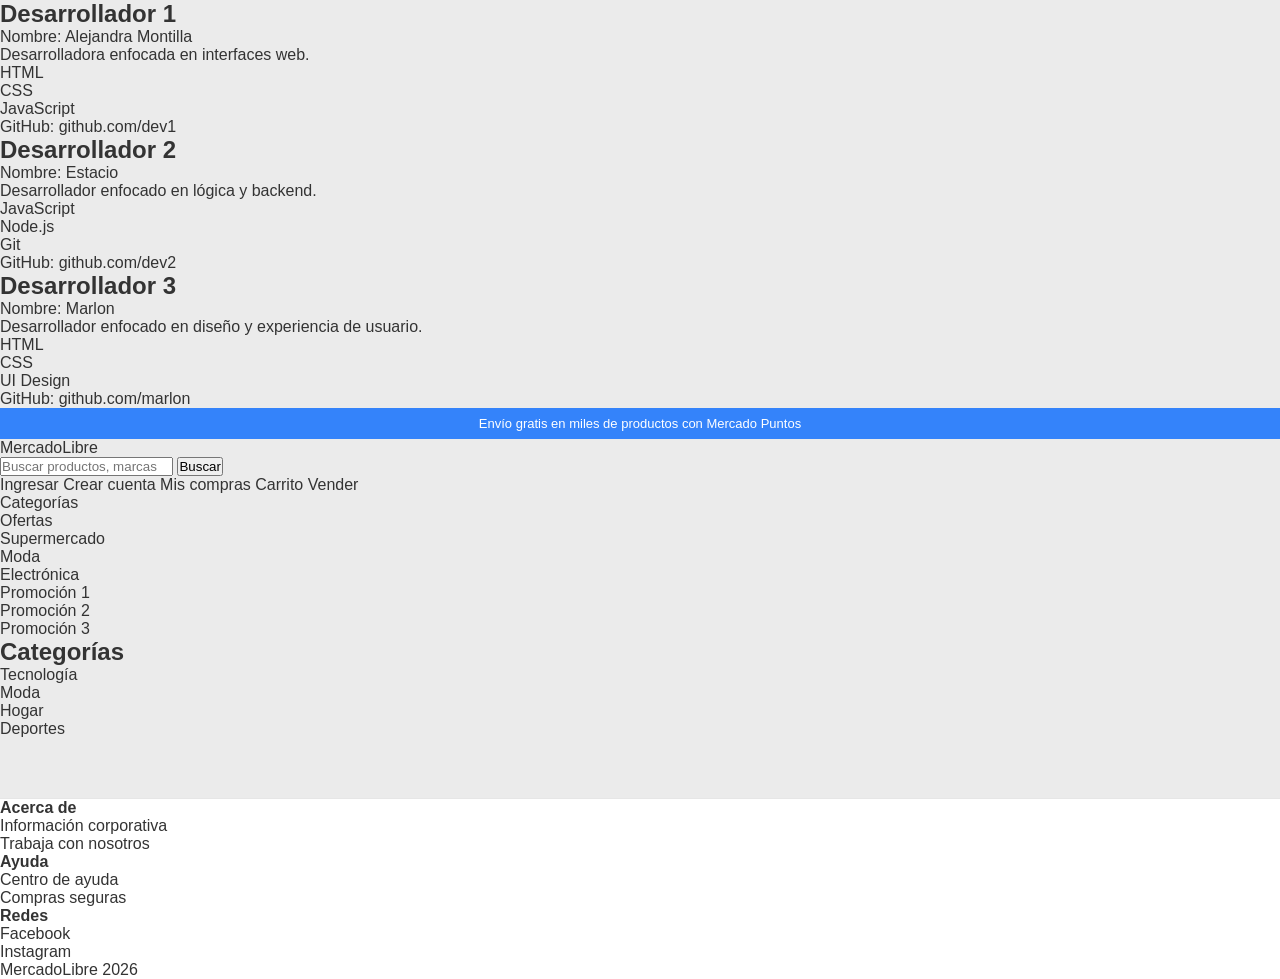
==== commit e26715d3: "cambio portafolio" ====
--- a/index.html
+++ b/index.html
@@ -1,400 +1,117 @@
 <!DOCTYPE html>
 <html lang="es">
+<head>
+    <meta charset="UTF-8">
+    <meta name="viewport" content="width=device-width, initial-scale=1.0">
+    <title>Portafolio - Desarrollador 1</title>
+    <title>Portafolio - Desarrollador 2</title>
+    <link rel="stylesheet" href="styles.css">
+</head>
+<body>
+    <section class="portafolio">
+        <h2>Desarrollador 1</h2>
+        <p>Nombre: Alejandra Montilla</p>
+        <p>Desarrolladora enfocada en interfaces web.</p>
+        <ul>
+            <li>HTML</li>
+            <li>CSS</li>
+            <li>JavaScript</li>
+        </ul>
+        <p>GitHub: github.com/dev1</p>
+    </section>
+        <h2>Desarrollador 2</h2>
+        <p>Nombre: Estacio</p>
+        <p>Desarrollador enfocado en lógica y backend.</p>
+        <ul>
+            <li>JavaScript</li>
+            <li>Node.js</li>
+            <li>Git</li>
+        </ul>
+        <p>GitHub: github.com/dev2</p>
+    </section>
+    <title>Portafolio - Desarrollador 3</title>
+    <link rel="stylesheet" href="styles.css">
+</head>
+<body>
+    <section class="portafolio">
+        <h2>Desarrollador 3</h2>
+        <p>Nombre: Marlon</p>
+        <p>Desarrollador enfocado en diseño y experiencia de usuario.</p>
+        <ul>
+            <li>HTML</li>
+            <li>CSS</li>
+            <li>UI Design</li>
+        </ul>
+        <p>GitHub: github.com/marlon</p>
+    </section>
+    <title>MercadoLibre</title>
+    <link rel="stylesheet" href="styles.css">
+</head>
+<body>
+    <div class="anuncio">
+        Envío gratis en miles de productos con Mercado Puntos
+    </div>
 
-<head>
-<meta charset="UTF-8">
-<meta name="viewport" content="width=device-width, initial-scale=1.0">
+    <header class="encabezado">
+        <div class="logo">MercadoLibre</div>
+        <div class="buscador">
+            <input type="search" id="campoBusqueda" placeholder="Buscar productos, marcas y más">
+            <button onclick="buscar()">Buscar</button>
+        </div>
+        <nav class="acciones">
+            <a href="#">Ingresar</a>
+            <a href="#">Crear cuenta</a>
+            <a href="#">Mis compras</a>
+            <a href="#">Carrito</a>
+            <a href="#">Vender</a>
+        </nav>
+    </header>
 
-<title>Mercado Libre Colombia</title>
+    <nav class="nav">
+        <ul>
+            <li>Categorías</li>
+            <li>Ofertas</li>
+            <li>Supermercado</li>
+            <li>Moda</li>
+            <li>Electrónica</li>
+        </ul>
+    </nav>
 
-<link href="https://fonts.googleapis.com/css2?family=Nunito:wght@400;600;700;800&display=swap" rel="stylesheet">
+    <section class="carrusel">
+        <div class="slide">Promoción 1</div>
+        <div class="slide">Promoción 2</div>
+        <div class="slide">Promoción 3</div>
+    </section>
 
-<link rel="stylesheet" href="styles.css">
+    <section class="categorias">
+        <h2>Categorías</h2>
+        <div class="grilla-categorias">
+            <div class="categoria">Tecnología</div>
+            <div class="categoria">Moda</div>
+            <div class="categoria">Hogar</div>
+            <div class="categoria">Deportes</div>
+        </div>
+    </section>
 
-</head>
+    <footer class="footer">
+        <div class="footer-columna">
+            <h4>Acerca de</h4>
+            <p>Información corporativa</p>
+            <p>Trabaja con nosotros</p>
+        </div>
+        <div class="footer-columna">
+            <h4>Ayuda</h4>
+            <p>Centro de ayuda</p>
+            <p>Compras seguras</p>
+        </div>
+        <div class="footer-columna">
+            <h4>Redes</h4>
+            <p>Facebook</p>
+            <p>Instagram</p>
+        </div>
+        <p>MercadoLibre 2026</p>
+    </footer>
 
-<body>
-
-<div class="anuncio">
-Envío gratis en miles de productos con Mercado Puntos
-</div>
-
-<!-- NAVBAR NUEVO -->
-<nav class="navbar">
-
-<div class="nav-top">
-
-<div class="nav-container">
-
-<a href="#" class="logo">
-<img src="assets/mercado-libre-logo.png" alt="Mercado Libre" height="36">
-</a>
-
-<div class="search-container">
-
-<input type="text" id="searchInput"
-placeholder="Buscar productos, marcas y más..."
-class="search-input"/>
-
-<button class="search-btn">
-🔍
-</button>
-
-</div>
-
-<a href="#" class="promo-banner">
-Comprá con hasta 12 cuotas sin interés
-</a>
-
-</div>
-
-</div>
-
-<div class="nav-bottom">
-
-<div class="nav-container">
-
-<div class="nav-left">
-
-<button class="location-btn">
-📍 Enviar a <strong>Colombia</strong>
-</button>
-
-</div>
-
-<div class="nav-right">
-
-<a href="#" class="nav-link">Categorías</a>
-<a href="#" class="nav-link">Ofertas</a>
-<a href="#" class="nav-link">Supermercado</a>
-<a href="#" class="nav-link">Moda</a>
-<a href="#" class="nav-link">Vender</a>
-<a href="#" class="nav-link">Ayuda</a>
-
-<div class="nav-divider"></div>
-
-<button class="nav-user-btn">
-Crear cuenta
-</button>
-
-<button class="nav-login-btn">
-Ingresar
-</button>
-
-<button class="nav-cart-btn">
-🛒
-</button>
-
-</div>
-
-</div>
-
-</div>
-
-</nav>
-
-<!-- CONTENIDO PRINCIPAL -->
-<main class="principal contenedor">
-
-<section class="hero">
-
-<div class="hero-slider">
-
-<div class="hero-slide active">
-
-<div class="hero-inner">
-
-<div class="hero-main">
-
-<div class="hero-badge">
-DEL 9 AL 11 DE MARZO
-</div>
-
-<h1 class="hero-title">
-CUPONES EXCLUSIVOS
-<span>SOLO POR 24 HORAS</span>
-</h1>
-
-<p class="hero-sub">
-SOLO PARA SUSCRIPTORES
-</p>
-
-</div>
-
-<aside class="hero-card">
-
-<div class="promo-card-inner">
-
-<div class="promo-top">
-PARA TI QUE YA ERES <strong>meli+</strong>
-</div>
-
-<div class="promo-big">
-15% DCTO
-</div>
-
-<p class="promo-code">
-CÓDIGO: <strong>MELIMASDAY</strong>
-</p>
-
-<a class="btn-primary" href="#">
-SUSCRÍBETE
-</a>
-
-</div>
-
-</aside>
-
-</div>
-
-</div>
-
-</div>
-
-</div>
-
-</section>
-
-<!-- BENEFICIOS -->
-
-<section class="feature-row">
-
-<div class="feature-cards">
-
-<div class="feature-card">
-<div class="feature-icon">📦</div>
-<div class="feature-title">Envío gratis</div>
-</div>
-
-<div class="feature-card">
-<div class="feature-icon">👤</div>
-<div class="feature-title">Ingresa a tu cuenta</div>
-</div>
-
-<div class="feature-card">
-<div class="feature-icon">📍</div>
-<div class="feature-title">Ingresa tu ubicación</div>
-</div>
-
-<div class="feature-card">
-<div class="feature-icon">💳</div>
-<div class="feature-title">Medios de pago</div>
-</div>
-
-<div class="feature-card">
-<div class="feature-icon">🔥</div>
-<div class="feature-title">Más vendidos</div>
-</div>
-
-</div>
-
-</section>
-
-<!-- PORTAFOLIO -->
-
-<section class="portfolio" id="portafolio">
-
-<div class="portfolio-container">
-
-<h2 class="section-title">
-Nuestro Equipo de Desarrollo
-</h2>
-
-<p class="section-subtitle">
-Conoce a los desarrolladores detrás de este proyecto
-</p>
-
-<div class="dev-grid">
-<!-- DEV 1 -->
-<div class="dev-card">
-
-<div class="dev-header">
-
-<div class="dev-avatar">
-<img src="https://via.placeholder.com/120">
-</div>
-
-<div class="dev-info">
-<h3>Alejandra</h3>
-<p class="dev-role">Desarrolladora Frontend</p>
-</div>
-
-</div>
-
-<div class="dev-body">
-
-<p class="dev-description">
-Desarrolladora enfocada en la creación de interfaces web modernas y experiencias de usuario intuitivas.
-</p>
-
-<div class="dev-section">
-
-<h4>Tecnologías</h4>
-
-<div class="tech-tags">
-<span class="tech-tag">HTML</span>
-<span class="tech-tag">CSS</span>
-<span class="tech-tag">JavaScript</span>
-</div>
-
-</div>
-
-
-<div class="dev-links">
-<a href="https://github.com/AlejandraMontillaucc" target="_blank" class="dev-btn">
-Ver GitHub
-</a>
-</div>
-
-
-</div>
-
-</div>
-
-<!-- DEV 2 -->
- <div class="dev-card">
-
-<div class="dev-header">
-
-<div class="dev-avatar">
-<img src="https://via.placeholder.com/120">
-</div>
-
-<div class="dev-info">
-<h3>Juan Sebastian Estacio</h3>
-<p class="dev-role">Desarrollador Frontend</p>
-</div>
-
-</div>
-
-<div class="dev-body">
-
-<p class="dev-description">
-Desarrollador Frontend apasionado por crear interfaces modernas.
-</p>
-
-<div class="dev-section">
-
-<h4>Tecnologías</h4>
-
-<div class="tech-tags">
-
-<span class="tech-tag">HTML</span>
-<span class="tech-tag">CSS</span>
-<span class="tech-tag">JavaScript</span>
-
-</div>
-<div class="dev-links">
-<a href="https://github.com/JuanSebastianE23" target="_blank" class="dev-btn">
-Ver GitHub
-</a>
-</div>
-
-</div>
-
-</div>
-
-</div>
-
-<!--DEV 3-->
-<div class="dev-card">
-
-<div class="dev-header">
-
-<div class="dev-avatar">
-<img src="https://via.placeholder.com/120">
-</div>
-
-<div class="dev-info">
-<h3>Marlon Andrade</h3>
-<p class="dev-role">Desarrollador Full Stack</p>
-</div>
-
-</div>
-
-<div class="dev-body">
-
-<p class="dev-description">
-Desarrollador Full Stack especializado en aplicaciones web.
-</p>
-
-<div class="dev-section">
-
-<h4>Tecnologías</h4>
-
-<div class="tech-tags">
-
-<span class="tech-tag">HTML</span>
-<span class="tech-tag">CSS</span>
-<span class="tech-tag">JavaScript</span>
-<span class="tech-tag">Node.js</span>
-
-</div>
-<div class="dev-links">
-<a href="https://github.com/Yesit21" target="_blank" class="dev-btn">
-Ver GitHub
-</a>
-</div>
-
-</div>
-
-</div>
-
-</div>
-
-</div>
-
-</div>
-
-</section>
-
-</main>
-
-<!-- FOOTER -->
-
-<footer class="footer">
-
-<div class="footer-container">
-
-<div class="footer-grid">
-
-<div class="footer-col">
-<h4>Sobre Mercado Libre</h4>
-<a href="#">Acerca de</a>
-<a href="#">Noticias</a>
-<a href="#">Inversores</a>
-<a href="#">Sustentabilidad</a>
-</div>
-
-<div class="footer-col">
-<h4>Ayuda</h4>
-<a href="#">Centro de ayuda</a>
-<a href="#">Cómo comprar</a>
-<a href="#">Cómo vender</a>
-<a href="#">Contacto</a>
-</div>
-
-<div class="footer-col">
-<h4>Redes</h4>
-<a href="#">Facebook</a>
-<a href="#">Instagram</a>
-<a href="#">Twitter</a>
-<a href="#">YouTube</a>
-</div>
-
-<div class="footer-col">
-<h4>Legal</h4>
-<a href="#">Términos y condiciones</a>
-<a href="#">Política de privacidad</a>
-<a href="#">Cookies</a>
-</div>
-
-</div>
-
-</div>
-
-<div class="footer-bottom">
-Copyright © 1999-2025 MercadoLibre S.R.L.
-</div>
-
-</footer>+    <script src="main.js"></script>
+</body>
+</html>
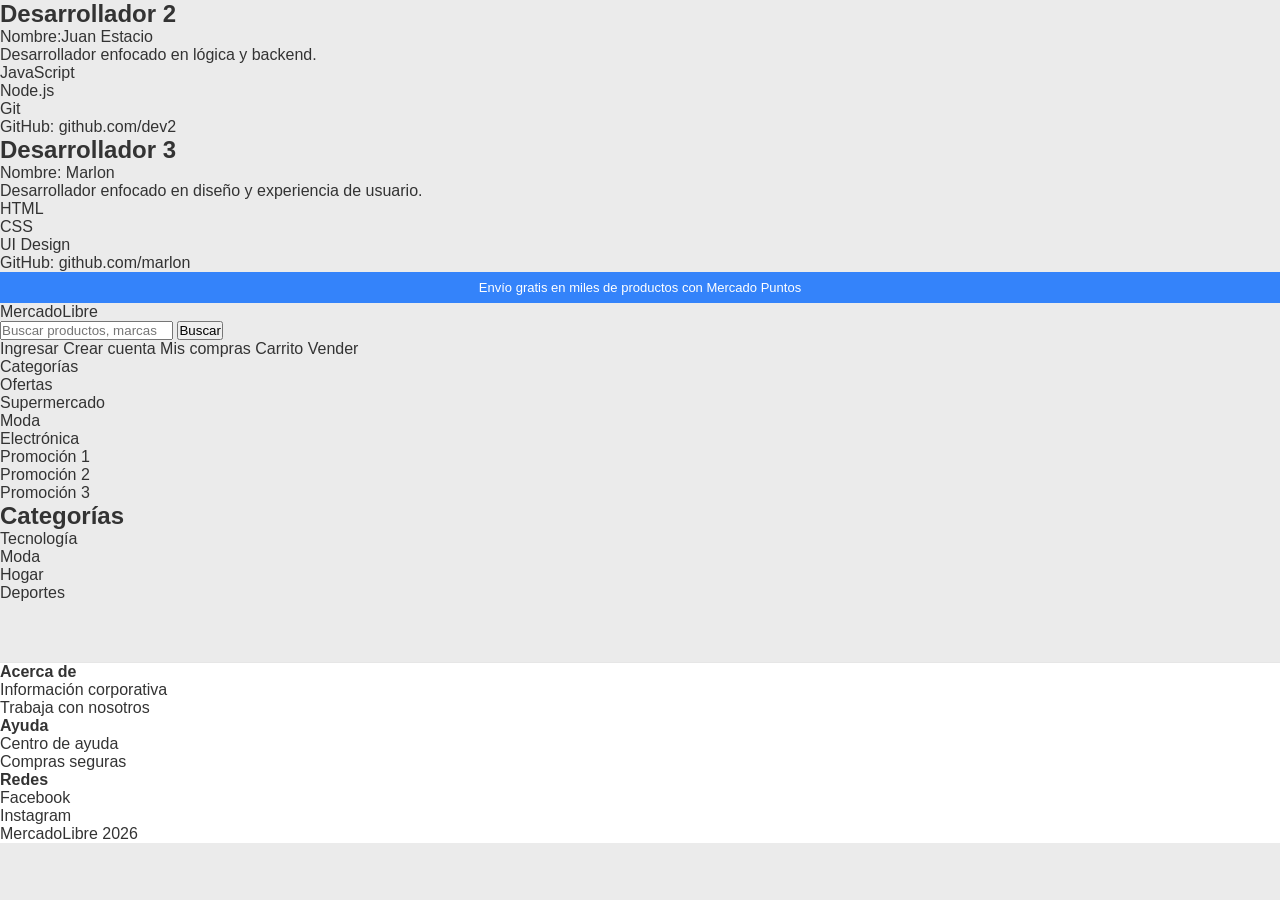
==== commit b6d85a90: "Cambios y modificaciones portafolio dev 2" ====
--- a/index.html
+++ b/index.html
@@ -3,24 +3,13 @@
 <head>
     <meta charset="UTF-8">
     <meta name="viewport" content="width=device-width, initial-scale=1.0">
-    <title>Portafolio - Desarrollador 1</title>
     <title>Portafolio - Desarrollador 2</title>
     <link rel="stylesheet" href="styles.css">
 </head>
 <body>
     <section class="portafolio">
-        <h2>Desarrollador 1</h2>
-        <p>Nombre: Alejandra Montilla</p>
-        <p>Desarrolladora enfocada en interfaces web.</p>
-        <ul>
-            <li>HTML</li>
-            <li>CSS</li>
-            <li>JavaScript</li>
-        </ul>
-        <p>GitHub: github.com/dev1</p>
-    </section>
         <h2>Desarrollador 2</h2>
-        <p>Nombre: Estacio</p>
+        <p>Nombre:Juan  Estacio</p>
         <p>Desarrollador enfocado en lógica y backend.</p>
         <ul>
             <li>JavaScript</li>
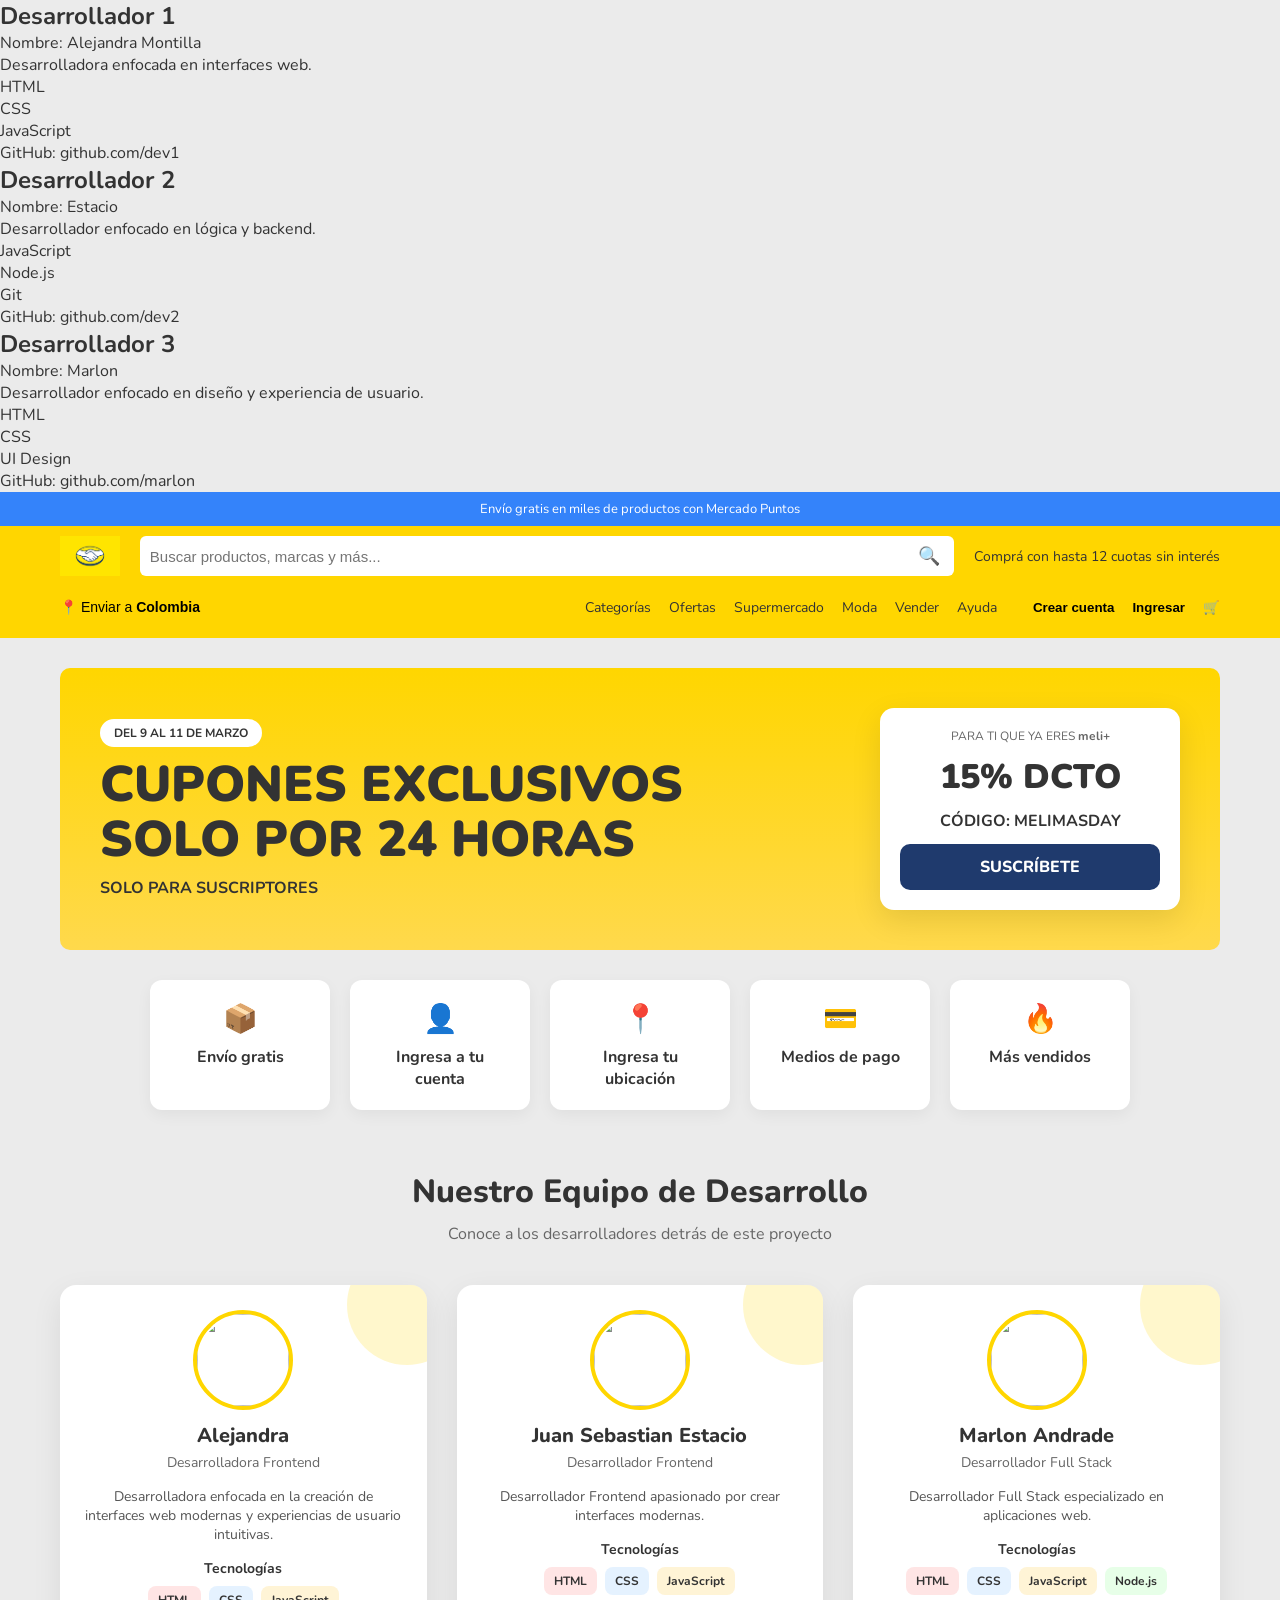
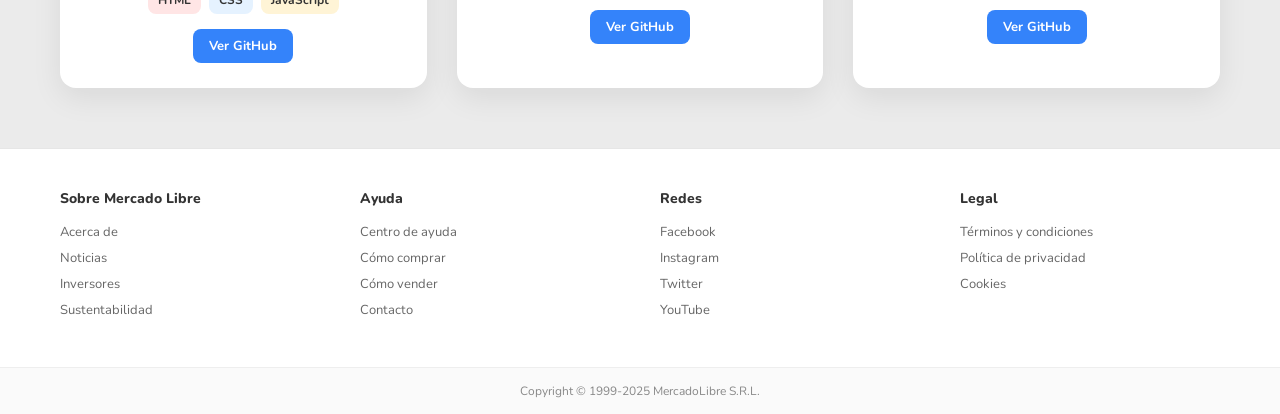
==== commit 7a77eaf0: "Merge branch 'main' into feature/portafolio-dev1" ====
--- a/index.html
+++ b/index.html
@@ -1,15 +1,27 @@
 <!DOCTYPE html>
 <html lang="es">
+
 <head>
     <meta charset="UTF-8">
     <meta name="viewport" content="width=device-width, initial-scale=1.0">
+    <title>Portafolio - Desarrollador 1</title>
     <title>Portafolio - Desarrollador 2</title>
     <link rel="stylesheet" href="styles.css">
 </head>
 <body>
     <section class="portafolio">
+        <h2>Desarrollador 1</h2>
+        <p>Nombre: Alejandra Montilla</p>
+        <p>Desarrolladora enfocada en interfaces web.</p>
+        <ul>
+            <li>HTML</li>
+            <li>CSS</li>
+            <li>JavaScript</li>
+        </ul>
+        <p>GitHub: github.com/dev1</p>
+    </section>
         <h2>Desarrollador 2</h2>
-        <p>Nombre:Juan  Estacio</p>
+        <p>Nombre: Estacio</p>
         <p>Desarrollador enfocado en lógica y backend.</p>
         <ul>
             <li>JavaScript</li>
@@ -35,72 +47,399 @@
     </section>
     <title>MercadoLibre</title>
     <link rel="stylesheet" href="styles.css">
+<meta charset="UTF-8">
+<meta name="viewport" content="width=device-width, initial-scale=1.0">
+
+<title>Mercado Libre Colombia</title>
+
+<link href="https://fonts.googleapis.com/css2?family=Nunito:wght@400;600;700;800&display=swap" rel="stylesheet">
+
+<link rel="stylesheet" href="styles.css">
+
 </head>
+
 <body>
-    <div class="anuncio">
-        Envío gratis en miles de productos con Mercado Puntos
-    </div>
-
-    <header class="encabezado">
-        <div class="logo">MercadoLibre</div>
-        <div class="buscador">
-            <input type="search" id="campoBusqueda" placeholder="Buscar productos, marcas y más">
-            <button onclick="buscar()">Buscar</button>
-        </div>
-        <nav class="acciones">
-            <a href="#">Ingresar</a>
-            <a href="#">Crear cuenta</a>
-            <a href="#">Mis compras</a>
-            <a href="#">Carrito</a>
-            <a href="#">Vender</a>
-        </nav>
-    </header>
-
-    <nav class="nav">
-        <ul>
-            <li>Categorías</li>
-            <li>Ofertas</li>
-            <li>Supermercado</li>
-            <li>Moda</li>
-            <li>Electrónica</li>
-        </ul>
-    </nav>
-
-    <section class="carrusel">
-        <div class="slide">Promoción 1</div>
-        <div class="slide">Promoción 2</div>
-        <div class="slide">Promoción 3</div>
-    </section>
-
-    <section class="categorias">
-        <h2>Categorías</h2>
-        <div class="grilla-categorias">
-            <div class="categoria">Tecnología</div>
-            <div class="categoria">Moda</div>
-            <div class="categoria">Hogar</div>
-            <div class="categoria">Deportes</div>
-        </div>
-    </section>
-
-    <footer class="footer">
-        <div class="footer-columna">
-            <h4>Acerca de</h4>
-            <p>Información corporativa</p>
-            <p>Trabaja con nosotros</p>
-        </div>
-        <div class="footer-columna">
-            <h4>Ayuda</h4>
-            <p>Centro de ayuda</p>
-            <p>Compras seguras</p>
-        </div>
-        <div class="footer-columna">
-            <h4>Redes</h4>
-            <p>Facebook</p>
-            <p>Instagram</p>
-        </div>
-        <p>MercadoLibre 2026</p>
-    </footer>
-
-    <script src="main.js"></script>
-</body>
-</html>
+
+<div class="anuncio">
+Envío gratis en miles de productos con Mercado Puntos
+</div>
+
+<!-- NAVBAR NUEVO -->
+<nav class="navbar">
+
+<div class="nav-top">
+
+<div class="nav-container">
+
+<a href="#" class="logo">
+<img src="assets/mercado-libre-logo.png" alt="Mercado Libre" height="36">
+</a>
+
+<div class="search-container">
+
+<input type="text" id="searchInput"
+placeholder="Buscar productos, marcas y más..."
+class="search-input"/>
+
+<button class="search-btn">
+🔍
+</button>
+
+</div>
+
+<a href="#" class="promo-banner">
+Comprá con hasta 12 cuotas sin interés
+</a>
+
+</div>
+
+</div>
+
+<div class="nav-bottom">
+
+<div class="nav-container">
+
+<div class="nav-left">
+
+<button class="location-btn">
+📍 Enviar a <strong>Colombia</strong>
+</button>
+
+</div>
+
+<div class="nav-right">
+
+<a href="#" class="nav-link">Categorías</a>
+<a href="#" class="nav-link">Ofertas</a>
+<a href="#" class="nav-link">Supermercado</a>
+<a href="#" class="nav-link">Moda</a>
+<a href="#" class="nav-link">Vender</a>
+<a href="#" class="nav-link">Ayuda</a>
+
+<div class="nav-divider"></div>
+
+<button class="nav-user-btn">
+Crear cuenta
+</button>
+
+<button class="nav-login-btn">
+Ingresar
+</button>
+
+<button class="nav-cart-btn">
+🛒
+</button>
+
+</div>
+
+</div>
+
+</div>
+
+</nav>
+
+<!-- CONTENIDO PRINCIPAL -->
+<main class="principal contenedor">
+
+<section class="hero">
+
+<div class="hero-slider">
+
+<div class="hero-slide active">
+
+<div class="hero-inner">
+
+<div class="hero-main">
+
+<div class="hero-badge">
+DEL 9 AL 11 DE MARZO
+</div>
+
+<h1 class="hero-title">
+CUPONES EXCLUSIVOS
+<span>SOLO POR 24 HORAS</span>
+</h1>
+
+<p class="hero-sub">
+SOLO PARA SUSCRIPTORES
+</p>
+
+</div>
+
+<aside class="hero-card">
+
+<div class="promo-card-inner">
+
+<div class="promo-top">
+PARA TI QUE YA ERES <strong>meli+</strong>
+</div>
+
+<div class="promo-big">
+15% DCTO
+</div>
+
+<p class="promo-code">
+CÓDIGO: <strong>MELIMASDAY</strong>
+</p>
+
+<a class="btn-primary" href="#">
+SUSCRÍBETE
+</a>
+
+</div>
+
+</aside>
+
+</div>
+
+</div>
+
+</div>
+
+</div>
+
+</section>
+
+<!-- BENEFICIOS -->
+
+<section class="feature-row">
+
+<div class="feature-cards">
+
+<div class="feature-card">
+<div class="feature-icon">📦</div>
+<div class="feature-title">Envío gratis</div>
+</div>
+
+<div class="feature-card">
+<div class="feature-icon">👤</div>
+<div class="feature-title">Ingresa a tu cuenta</div>
+</div>
+
+<div class="feature-card">
+<div class="feature-icon">📍</div>
+<div class="feature-title">Ingresa tu ubicación</div>
+</div>
+
+<div class="feature-card">
+<div class="feature-icon">💳</div>
+<div class="feature-title">Medios de pago</div>
+</div>
+
+<div class="feature-card">
+<div class="feature-icon">🔥</div>
+<div class="feature-title">Más vendidos</div>
+</div>
+
+</div>
+
+</section>
+
+<!-- PORTAFOLIO -->
+
+<section class="portfolio" id="portafolio">
+
+<div class="portfolio-container">
+
+<h2 class="section-title">
+Nuestro Equipo de Desarrollo
+</h2>
+
+<p class="section-subtitle">
+Conoce a los desarrolladores detrás de este proyecto
+</p>
+
+<div class="dev-grid">
+<!-- DEV 1 -->
+<div class="dev-card">
+
+<div class="dev-header">
+
+<div class="dev-avatar">
+<img src="https://via.placeholder.com/120">
+</div>
+
+<div class="dev-info">
+<h3>Alejandra</h3>
+<p class="dev-role">Desarrolladora Frontend</p>
+</div>
+
+</div>
+
+<div class="dev-body">
+
+<p class="dev-description">
+Desarrolladora enfocada en la creación de interfaces web modernas y experiencias de usuario intuitivas.
+</p>
+
+<div class="dev-section">
+
+<h4>Tecnologías</h4>
+
+<div class="tech-tags">
+<span class="tech-tag">HTML</span>
+<span class="tech-tag">CSS</span>
+<span class="tech-tag">JavaScript</span>
+</div>
+
+</div>
+
+
+<div class="dev-links">
+<a href="https://github.com/AlejandraMontillaucc" target="_blank" class="dev-btn">
+Ver GitHub
+</a>
+</div>
+
+
+</div>
+
+</div>
+
+<!-- DEV 2 -->
+ <div class="dev-card">
+
+<div class="dev-header">
+
+<div class="dev-avatar">
+<img src="https://via.placeholder.com/120">
+</div>
+
+<div class="dev-info">
+<h3>Juan Sebastian Estacio</h3>
+<p class="dev-role">Desarrollador Frontend</p>
+</div>
+
+</div>
+
+<div class="dev-body">
+
+<p class="dev-description">
+Desarrollador Frontend apasionado por crear interfaces modernas.
+</p>
+
+<div class="dev-section">
+
+<h4>Tecnologías</h4>
+
+<div class="tech-tags">
+
+<span class="tech-tag">HTML</span>
+<span class="tech-tag">CSS</span>
+<span class="tech-tag">JavaScript</span>
+
+</div>
+<div class="dev-links">
+<a href="https://github.com/JuanSebastianE23" target="_blank" class="dev-btn">
+Ver GitHub
+</a>
+</div>
+
+</div>
+
+</div>
+
+</div>
+
+<!--DEV 3-->
+<div class="dev-card">
+
+<div class="dev-header">
+
+<div class="dev-avatar">
+<img src="https://via.placeholder.com/120">
+</div>
+
+<div class="dev-info">
+<h3>Marlon Andrade</h3>
+<p class="dev-role">Desarrollador Full Stack</p>
+</div>
+
+</div>
+
+<div class="dev-body">
+
+<p class="dev-description">
+Desarrollador Full Stack especializado en aplicaciones web.
+</p>
+
+<div class="dev-section">
+
+<h4>Tecnologías</h4>
+
+<div class="tech-tags">
+
+<span class="tech-tag">HTML</span>
+<span class="tech-tag">CSS</span>
+<span class="tech-tag">JavaScript</span>
+<span class="tech-tag">Node.js</span>
+
+</div>
+<div class="dev-links">
+<a href="https://github.com/Yesit21" target="_blank" class="dev-btn">
+Ver GitHub
+</a>
+</div>
+
+</div>
+
+</div>
+
+</div>
+
+</div>
+
+</div>
+
+</section>
+
+</main>
+
+<!-- FOOTER -->
+
+<footer class="footer">
+
+<div class="footer-container">
+
+<div class="footer-grid">
+
+<div class="footer-col">
+<h4>Sobre Mercado Libre</h4>
+<a href="#">Acerca de</a>
+<a href="#">Noticias</a>
+<a href="#">Inversores</a>
+<a href="#">Sustentabilidad</a>
+</div>
+
+<div class="footer-col">
+<h4>Ayuda</h4>
+<a href="#">Centro de ayuda</a>
+<a href="#">Cómo comprar</a>
+<a href="#">Cómo vender</a>
+<a href="#">Contacto</a>
+</div>
+
+<div class="footer-col">
+<h4>Redes</h4>
+<a href="#">Facebook</a>
+<a href="#">Instagram</a>
+<a href="#">Twitter</a>
+<a href="#">YouTube</a>
+</div>
+
+<div class="footer-col">
+<h4>Legal</h4>
+<a href="#">Términos y condiciones</a>
+<a href="#">Política de privacidad</a>
+<a href="#">Cookies</a>
+</div>
+
+</div>
+
+</div>
+
+<div class="footer-bottom">
+Copyright © 1999-2025 MercadoLibre S.R.L.
+</div>
+
+</footer>
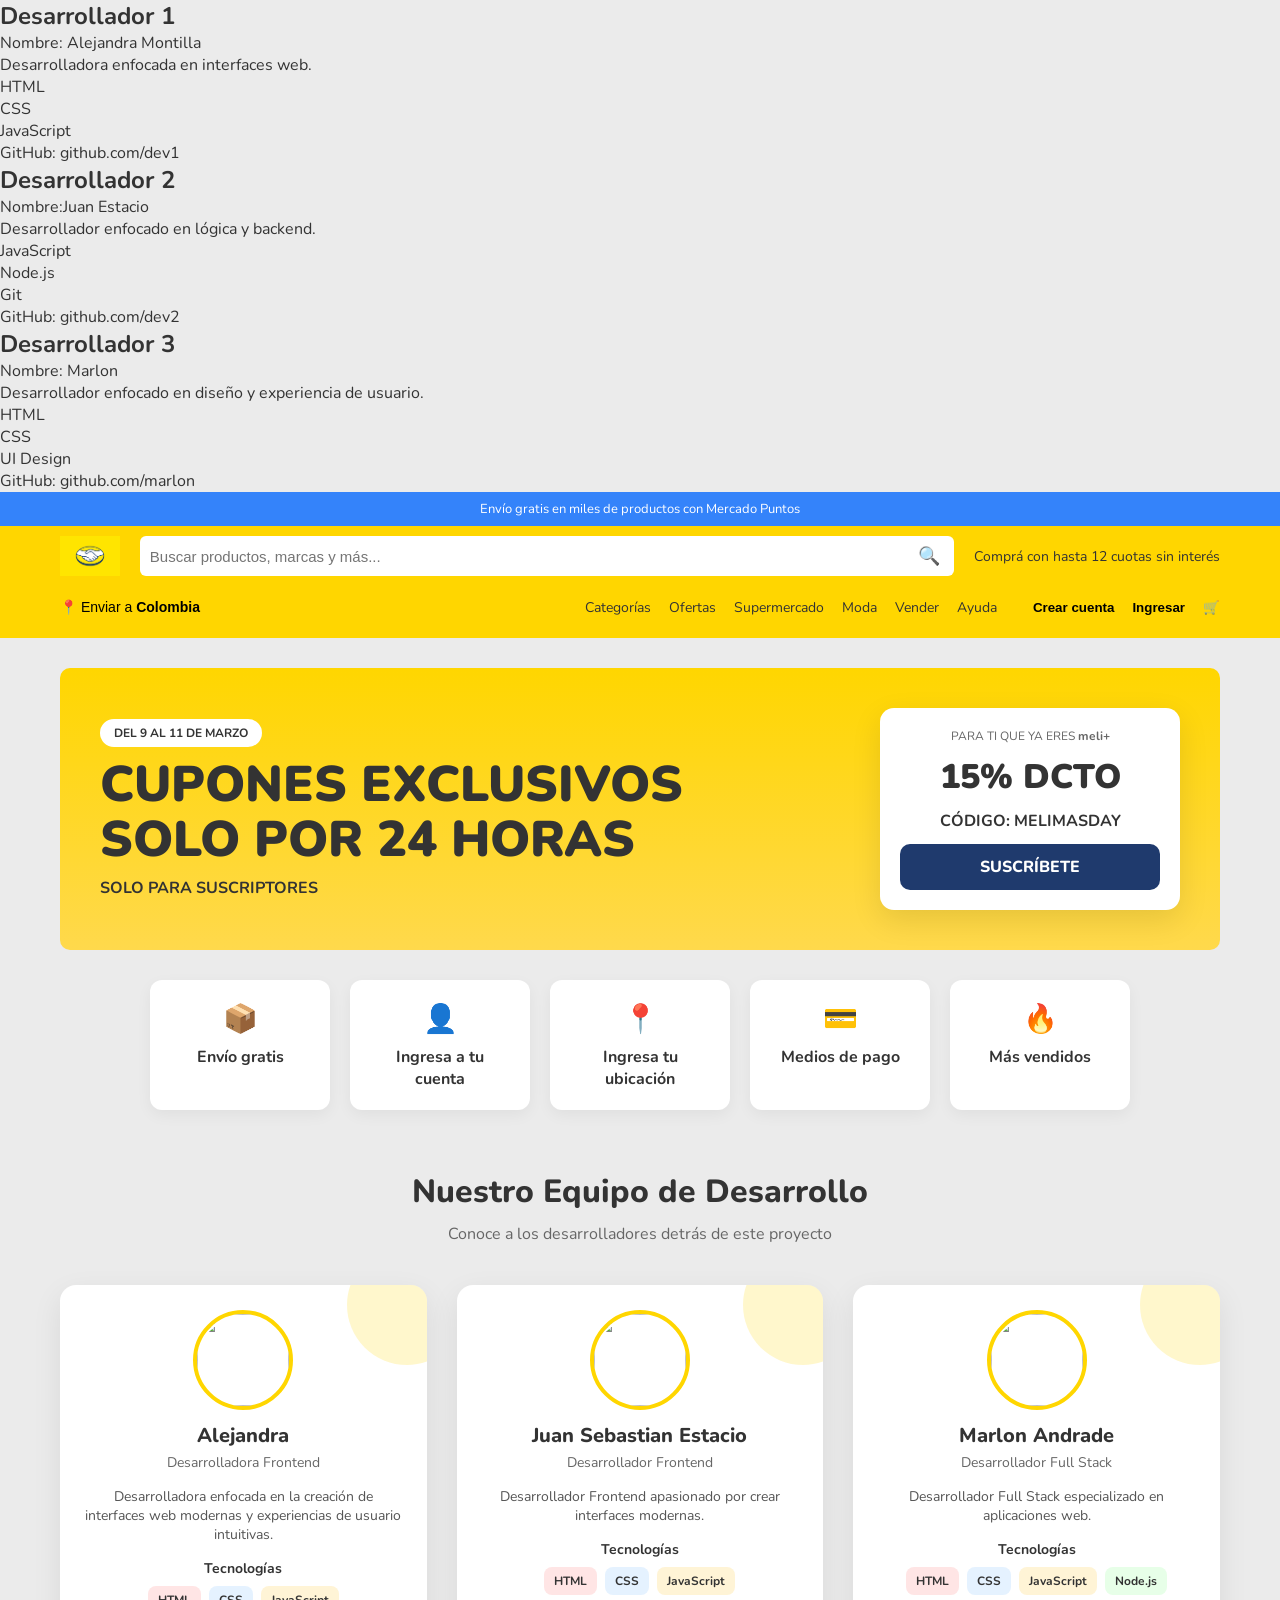
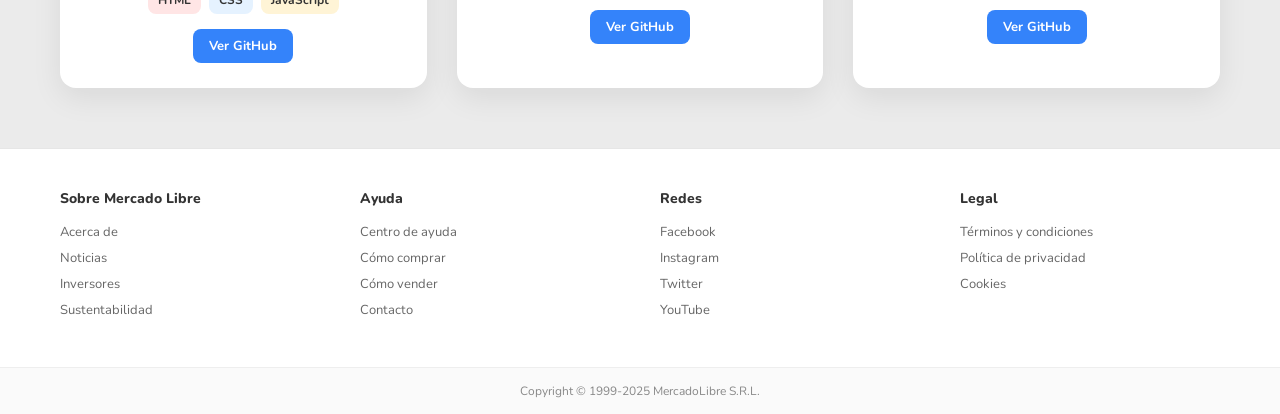
==== commit 1986f9bf: "Merge pull request #21 from Yesit21/feature/portafolio-dev2 Cambios y modificaciones portafolio dev " ====
--- a/index.html
+++ b/index.html
@@ -21,7 +21,7 @@
         <p>GitHub: github.com/dev1</p>
     </section>
         <h2>Desarrollador 2</h2>
-        <p>Nombre: Estacio</p>
+        <p>Nombre:Juan  Estacio</p>
         <p>Desarrollador enfocado en lógica y backend.</p>
         <ul>
             <li>JavaScript</li>
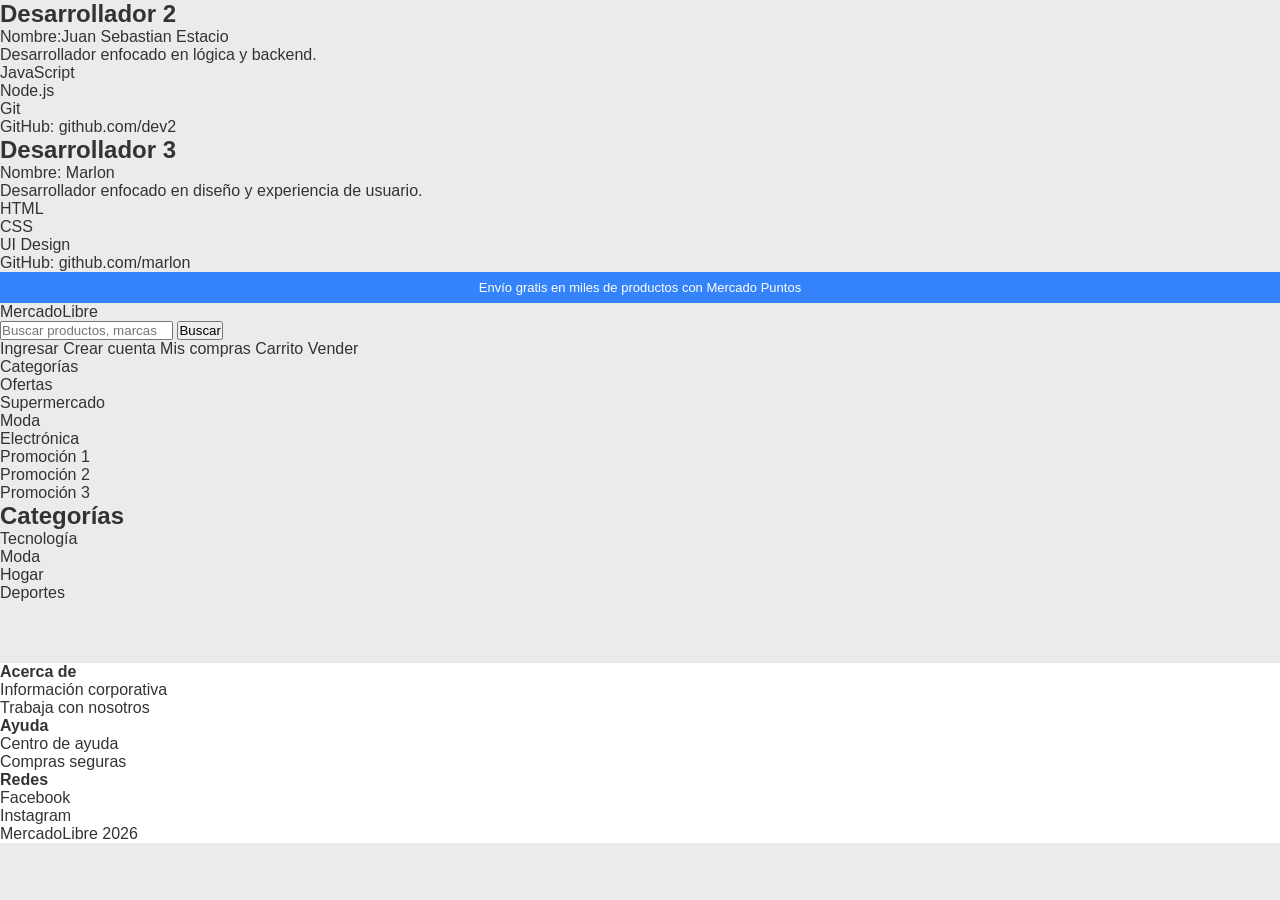
==== commit 5db13cff: "subir cambios" ====
--- a/index.html
+++ b/index.html
@@ -1,28 +1,17 @@
 <!DOCTYPE html>
 <html lang="es">
-
 <head>
     <meta charset="UTF-8">
     <meta name="viewport" content="width=device-width, initial-scale=1.0">
-    <title>Portafolio - Desarrollador 1</title>
     <title>Portafolio - Desarrollador 2</title>
     <link rel="stylesheet" href="styles.css">
 </head>
 <body>
     <section class="portafolio">
-        <h2>Desarrollador 1</h2>
-        <p>Nombre: Alejandra Montilla</p>
-        <p>Desarrolladora enfocada en interfaces web.</p>
-        <ul>
-            <li>HTML</li>
-            <li>CSS</li>
-            <li>JavaScript</li>
-        </ul>
-        <p>GitHub: github.com/dev1</p>
-    </section>
         <h2>Desarrollador 2</h2>
-        <p>Nombre:Juan  Estacio</p>
-        <p>Desarrollador enfocado en lógica y backend.</p>
+        <p>Nombre:Juan  Sebastian Estacio</p>
+        <p>Desarrollador enfocado en lógica y
+             backend.</p>
         <ul>
             <li>JavaScript</li>
             <li>Node.js</li>
@@ -47,399 +36,72 @@
     </section>
     <title>MercadoLibre</title>
     <link rel="stylesheet" href="styles.css">
-<meta charset="UTF-8">
-<meta name="viewport" content="width=device-width, initial-scale=1.0">
+</head>
+<body>
+    <div class="anuncio">
+        Envío gratis en miles de productos con Mercado Puntos
+    </div>
 
-<title>Mercado Libre Colombia</title>
+    <header class="encabezado">
+        <div class="logo">MercadoLibre</div>
+        <div class="buscador">
+            <input type="search" id="campoBusqueda" placeholder="Buscar productos, marcas y más">
+            <button onclick="buscar()">Buscar</button>
+        </div>
+        <nav class="acciones">
+            <a href="#">Ingresar</a>
+            <a href="#">Crear cuenta</a>
+            <a href="#">Mis compras</a>
+            <a href="#">Carrito</a>
+            <a href="#">Vender</a>
+        </nav>
+    </header>
 
-<link href="https://fonts.googleapis.com/css2?family=Nunito:wght@400;600;700;800&display=swap" rel="stylesheet">
+    <nav class="nav">
+        <ul>
+            <li>Categorías</li>
+            <li>Ofertas</li>
+            <li>Supermercado</li>
+            <li>Moda</li>
+            <li>Electrónica</li>
+        </ul>
+    </nav>
 
-<link rel="stylesheet" href="styles.css">
+    <section class="carrusel">
+        <div class="slide">Promoción 1</div>
+        <div class="slide">Promoción 2</div>
+        <div class="slide">Promoción 3</div>
+    </section>
 
-</head>
+    <section class="categorias">
+        <h2>Categorías</h2>
+        <div class="grilla-categorias">
+            <div class="categoria">Tecnología</div>
+            <div class="categoria">Moda</div>
+            <div class="categoria">Hogar</div>
+            <div class="categoria">Deportes</div>
+        </div>
+    </section>
 
-<body>
+    <footer class="footer">
+        <div class="footer-columna">
+            <h4>Acerca de</h4>
+            <p>Información corporativa</p>
+            <p>Trabaja con nosotros</p>
+        </div>
+        <div class="footer-columna">
+            <h4>Ayuda</h4>
+            <p>Centro de ayuda</p>
+            <p>Compras seguras</p>
+        </div>
+        <div class="footer-columna">
+            <h4>Redes</h4>
+            <p>Facebook</p>
+            <p>Instagram</p>
+        </div>
+        <p>MercadoLibre 2026</p>
+    </footer>
 
-<div class="anuncio">
-Envío gratis en miles de productos con Mercado Puntos
-</div>
-
-<!-- NAVBAR NUEVO -->
-<nav class="navbar">
-
-<div class="nav-top">
-
-<div class="nav-container">
-
-<a href="#" class="logo">
-<img src="assets/mercado-libre-logo.png" alt="Mercado Libre" height="36">
-</a>
-
-<div class="search-container">
-
-<input type="text" id="searchInput"
-placeholder="Buscar productos, marcas y más..."
-class="search-input"/>
-
-<button class="search-btn">
-🔍
-</button>
-
-</div>
-
-<a href="#" class="promo-banner">
-Comprá con hasta 12 cuotas sin interés
-</a>
-
-</div>
-
-</div>
-
-<div class="nav-bottom">
-
-<div class="nav-container">
-
-<div class="nav-left">
-
-<button class="location-btn">
-📍 Enviar a <strong>Colombia</strong>
-</button>
-
-</div>
-
-<div class="nav-right">
-
-<a href="#" class="nav-link">Categorías</a>
-<a href="#" class="nav-link">Ofertas</a>
-<a href="#" class="nav-link">Supermercado</a>
-<a href="#" class="nav-link">Moda</a>
-<a href="#" class="nav-link">Vender</a>
-<a href="#" class="nav-link">Ayuda</a>
-
-<div class="nav-divider"></div>
-
-<button class="nav-user-btn">
-Crear cuenta
-</button>
-
-<button class="nav-login-btn">
-Ingresar
-</button>
-
-<button class="nav-cart-btn">
-🛒
-</button>
-
-</div>
-
-</div>
-
-</div>
-
-</nav>
-
-<!-- CONTENIDO PRINCIPAL -->
-<main class="principal contenedor">
-
-<section class="hero">
-
-<div class="hero-slider">
-
-<div class="hero-slide active">
-
-<div class="hero-inner">
-
-<div class="hero-main">
-
-<div class="hero-badge">
-DEL 9 AL 11 DE MARZO
-</div>
-
-<h1 class="hero-title">
-CUPONES EXCLUSIVOS
-<span>SOLO POR 24 HORAS</span>
-</h1>
-
-<p class="hero-sub">
-SOLO PARA SUSCRIPTORES
-</p>
-
-</div>
-
-<aside class="hero-card">
-
-<div class="promo-card-inner">
-
-<div class="promo-top">
-PARA TI QUE YA ERES <strong>meli+</strong>
-</div>
-
-<div class="promo-big">
-15% DCTO
-</div>
-
-<p class="promo-code">
-CÓDIGO: <strong>MELIMASDAY</strong>
-</p>
-
-<a class="btn-primary" href="#">
-SUSCRÍBETE
-</a>
-
-</div>
-
-</aside>
-
-</div>
-
-</div>
-
-</div>
-
-</div>
-
-</section>
-
-<!-- BENEFICIOS -->
-
-<section class="feature-row">
-
-<div class="feature-cards">
-
-<div class="feature-card">
-<div class="feature-icon">📦</div>
-<div class="feature-title">Envío gratis</div>
-</div>
-
-<div class="feature-card">
-<div class="feature-icon">👤</div>
-<div class="feature-title">Ingresa a tu cuenta</div>
-</div>
-
-<div class="feature-card">
-<div class="feature-icon">📍</div>
-<div class="feature-title">Ingresa tu ubicación</div>
-</div>
-
-<div class="feature-card">
-<div class="feature-icon">💳</div>
-<div class="feature-title">Medios de pago</div>
-</div>
-
-<div class="feature-card">
-<div class="feature-icon">🔥</div>
-<div class="feature-title">Más vendidos</div>
-</div>
-
-</div>
-
-</section>
-
-<!-- PORTAFOLIO -->
-
-<section class="portfolio" id="portafolio">
-
-<div class="portfolio-container">
-
-<h2 class="section-title">
-Nuestro Equipo de Desarrollo
-</h2>
-
-<p class="section-subtitle">
-Conoce a los desarrolladores detrás de este proyecto
-</p>
-
-<div class="dev-grid">
-<!-- DEV 1 -->
-<div class="dev-card">
-
-<div class="dev-header">
-
-<div class="dev-avatar">
-<img src="https://via.placeholder.com/120">
-</div>
-
-<div class="dev-info">
-<h3>Alejandra</h3>
-<p class="dev-role">Desarrolladora Frontend</p>
-</div>
-
-</div>
-
-<div class="dev-body">
-
-<p class="dev-description">
-Desarrolladora enfocada en la creación de interfaces web modernas y experiencias de usuario intuitivas.
-</p>
-
-<div class="dev-section">
-
-<h4>Tecnologías</h4>
-
-<div class="tech-tags">
-<span class="tech-tag">HTML</span>
-<span class="tech-tag">CSS</span>
-<span class="tech-tag">JavaScript</span>
-</div>
-
-</div>
-
-
-<div class="dev-links">
-<a href="https://github.com/AlejandraMontillaucc" target="_blank" class="dev-btn">
-Ver GitHub
-</a>
-</div>
-
-
-</div>
-
-</div>
-
-<!-- DEV 2 -->
- <div class="dev-card">
-
-<div class="dev-header">
-
-<div class="dev-avatar">
-<img src="https://via.placeholder.com/120">
-</div>
-
-<div class="dev-info">
-<h3>Juan Sebastian Estacio</h3>
-<p class="dev-role">Desarrollador Frontend</p>
-</div>
-
-</div>
-
-<div class="dev-body">
-
-<p class="dev-description">
-Desarrollador Frontend apasionado por crear interfaces modernas.
-</p>
-
-<div class="dev-section">
-
-<h4>Tecnologías</h4>
-
-<div class="tech-tags">
-
-<span class="tech-tag">HTML</span>
-<span class="tech-tag">CSS</span>
-<span class="tech-tag">JavaScript</span>
-
-</div>
-<div class="dev-links">
-<a href="https://github.com/JuanSebastianE23" target="_blank" class="dev-btn">
-Ver GitHub
-</a>
-</div>
-
-</div>
-
-</div>
-
-</div>
-
-<!--DEV 3-->
-<div class="dev-card">
-
-<div class="dev-header">
-
-<div class="dev-avatar">
-<img src="https://via.placeholder.com/120">
-</div>
-
-<div class="dev-info">
-<h3>Marlon Andrade</h3>
-<p class="dev-role">Desarrollador Full Stack</p>
-</div>
-
-</div>
-
-<div class="dev-body">
-
-<p class="dev-description">
-Desarrollador Full Stack especializado en aplicaciones web.
-</p>
-
-<div class="dev-section">
-
-<h4>Tecnologías</h4>
-
-<div class="tech-tags">
-
-<span class="tech-tag">HTML</span>
-<span class="tech-tag">CSS</span>
-<span class="tech-tag">JavaScript</span>
-<span class="tech-tag">Node.js</span>
-
-</div>
-<div class="dev-links">
-<a href="https://github.com/Yesit21" target="_blank" class="dev-btn">
-Ver GitHub
-</a>
-</div>
-
-</div>
-
-</div>
-
-</div>
-
-</div>
-
-</div>
-
-</section>
-
-</main>
-
-<!-- FOOTER -->
-
-<footer class="footer">
-
-<div class="footer-container">
-
-<div class="footer-grid">
-
-<div class="footer-col">
-<h4>Sobre Mercado Libre</h4>
-<a href="#">Acerca de</a>
-<a href="#">Noticias</a>
-<a href="#">Inversores</a>
-<a href="#">Sustentabilidad</a>
-</div>
-
-<div class="footer-col">
-<h4>Ayuda</h4>
-<a href="#">Centro de ayuda</a>
-<a href="#">Cómo comprar</a>
-<a href="#">Cómo vender</a>
-<a href="#">Contacto</a>
-</div>
-
-<div class="footer-col">
-<h4>Redes</h4>
-<a href="#">Facebook</a>
-<a href="#">Instagram</a>
-<a href="#">Twitter</a>
-<a href="#">YouTube</a>
-</div>
-
-<div class="footer-col">
-<h4>Legal</h4>
-<a href="#">Términos y condiciones</a>
-<a href="#">Política de privacidad</a>
-<a href="#">Cookies</a>
-</div>
-
-</div>
-
-</div>
-
-<div class="footer-bottom">
-Copyright © 1999-2025 MercadoLibre S.R.L.
-</div>
-
-</footer>+    <script src="main.js"></script>
+</body>
+</html>
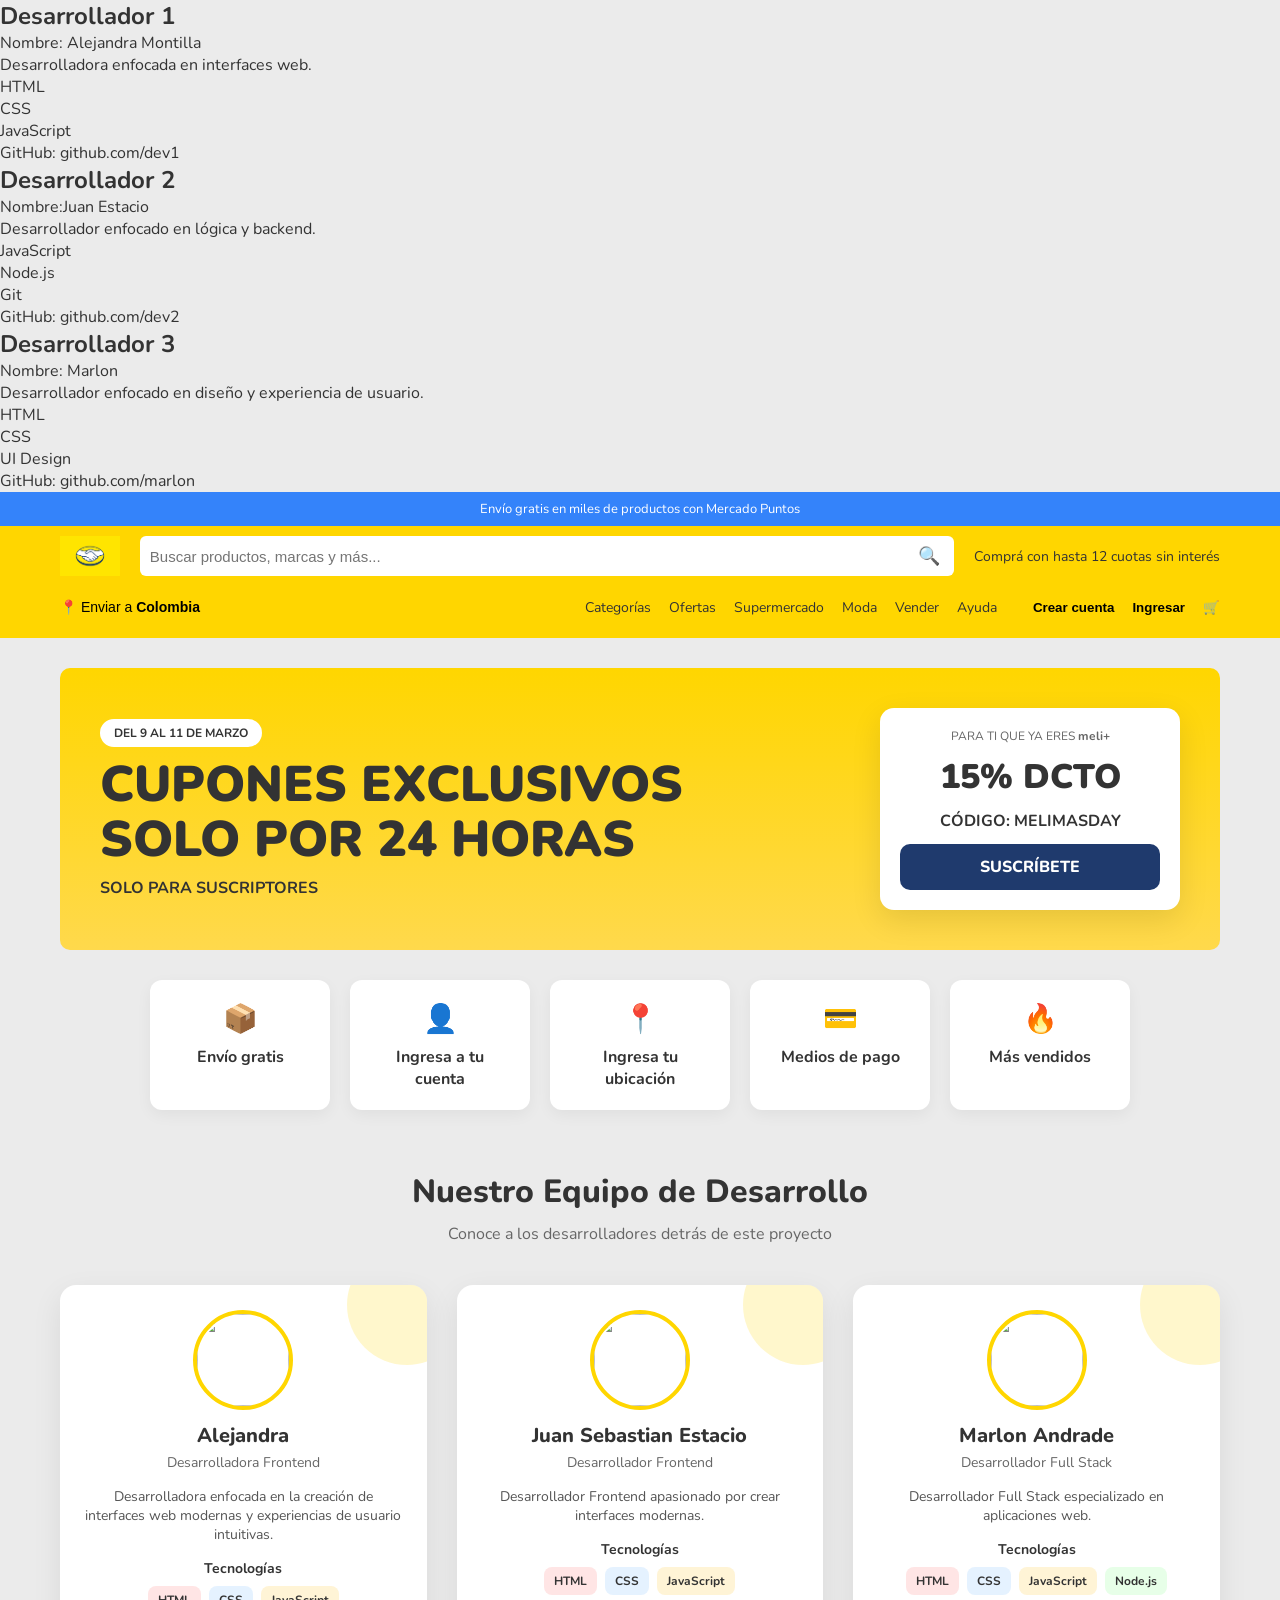
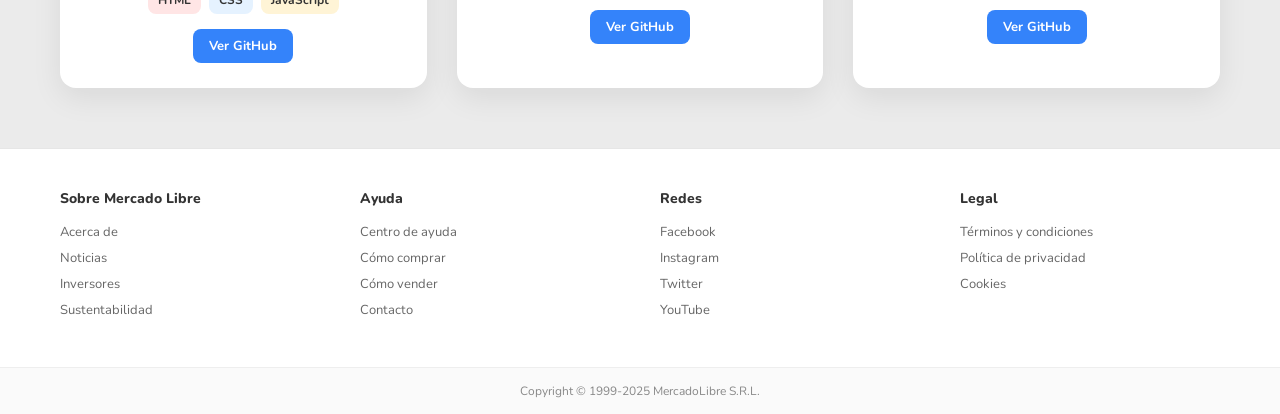
==== commit a242f131: "Merge branch 'main' into dev" ====
--- a/index.html
+++ b/index.html
@@ -1,17 +1,28 @@
 <!DOCTYPE html>
 <html lang="es">
+
 <head>
     <meta charset="UTF-8">
     <meta name="viewport" content="width=device-width, initial-scale=1.0">
+    <title>Portafolio - Desarrollador 1</title>
     <title>Portafolio - Desarrollador 2</title>
     <link rel="stylesheet" href="styles.css">
 </head>
 <body>
     <section class="portafolio">
+        <h2>Desarrollador 1</h2>
+        <p>Nombre: Alejandra Montilla</p>
+        <p>Desarrolladora enfocada en interfaces web.</p>
+        <ul>
+            <li>HTML</li>
+            <li>CSS</li>
+            <li>JavaScript</li>
+        </ul>
+        <p>GitHub: github.com/dev1</p>
+    </section>
         <h2>Desarrollador 2</h2>
-        <p>Nombre:Juan  Sebastian Estacio</p>
-        <p>Desarrollador enfocado en lógica y
-             backend.</p>
+        <p>Nombre:Juan  Estacio</p>
+        <p>Desarrollador enfocado en lógica y backend.</p>
         <ul>
             <li>JavaScript</li>
             <li>Node.js</li>
@@ -36,72 +47,399 @@
     </section>
     <title>MercadoLibre</title>
     <link rel="stylesheet" href="styles.css">
+<meta charset="UTF-8">
+<meta name="viewport" content="width=device-width, initial-scale=1.0">
+
+<title>Mercado Libre Colombia</title>
+
+<link href="https://fonts.googleapis.com/css2?family=Nunito:wght@400;600;700;800&display=swap" rel="stylesheet">
+
+<link rel="stylesheet" href="styles.css">
+
 </head>
+
 <body>
-    <div class="anuncio">
-        Envío gratis en miles de productos con Mercado Puntos
-    </div>
-
-    <header class="encabezado">
-        <div class="logo">MercadoLibre</div>
-        <div class="buscador">
-            <input type="search" id="campoBusqueda" placeholder="Buscar productos, marcas y más">
-            <button onclick="buscar()">Buscar</button>
-        </div>
-        <nav class="acciones">
-            <a href="#">Ingresar</a>
-            <a href="#">Crear cuenta</a>
-            <a href="#">Mis compras</a>
-            <a href="#">Carrito</a>
-            <a href="#">Vender</a>
-        </nav>
-    </header>
-
-    <nav class="nav">
-        <ul>
-            <li>Categorías</li>
-            <li>Ofertas</li>
-            <li>Supermercado</li>
-            <li>Moda</li>
-            <li>Electrónica</li>
-        </ul>
-    </nav>
-
-    <section class="carrusel">
-        <div class="slide">Promoción 1</div>
-        <div class="slide">Promoción 2</div>
-        <div class="slide">Promoción 3</div>
-    </section>
-
-    <section class="categorias">
-        <h2>Categorías</h2>
-        <div class="grilla-categorias">
-            <div class="categoria">Tecnología</div>
-            <div class="categoria">Moda</div>
-            <div class="categoria">Hogar</div>
-            <div class="categoria">Deportes</div>
-        </div>
-    </section>
-
-    <footer class="footer">
-        <div class="footer-columna">
-            <h4>Acerca de</h4>
-            <p>Información corporativa</p>
-            <p>Trabaja con nosotros</p>
-        </div>
-        <div class="footer-columna">
-            <h4>Ayuda</h4>
-            <p>Centro de ayuda</p>
-            <p>Compras seguras</p>
-        </div>
-        <div class="footer-columna">
-            <h4>Redes</h4>
-            <p>Facebook</p>
-            <p>Instagram</p>
-        </div>
-        <p>MercadoLibre 2026</p>
-    </footer>
-
-    <script src="main.js"></script>
-</body>
-</html>
+
+<div class="anuncio">
+Envío gratis en miles de productos con Mercado Puntos
+</div>
+
+<!-- NAVBAR NUEVO -->
+<nav class="navbar">
+
+<div class="nav-top">
+
+<div class="nav-container">
+
+<a href="#" class="logo">
+<img src="assets/mercado-libre-logo.png" alt="Mercado Libre" height="36">
+</a>
+
+<div class="search-container">
+
+<input type="text" id="searchInput"
+placeholder="Buscar productos, marcas y más..."
+class="search-input"/>
+
+<button class="search-btn">
+🔍
+</button>
+
+</div>
+
+<a href="#" class="promo-banner">
+Comprá con hasta 12 cuotas sin interés
+</a>
+
+</div>
+
+</div>
+
+<div class="nav-bottom">
+
+<div class="nav-container">
+
+<div class="nav-left">
+
+<button class="location-btn">
+📍 Enviar a <strong>Colombia</strong>
+</button>
+
+</div>
+
+<div class="nav-right">
+
+<a href="#" class="nav-link">Categorías</a>
+<a href="#" class="nav-link">Ofertas</a>
+<a href="#" class="nav-link">Supermercado</a>
+<a href="#" class="nav-link">Moda</a>
+<a href="#" class="nav-link">Vender</a>
+<a href="#" class="nav-link">Ayuda</a>
+
+<div class="nav-divider"></div>
+
+<button class="nav-user-btn">
+Crear cuenta
+</button>
+
+<button class="nav-login-btn">
+Ingresar
+</button>
+
+<button class="nav-cart-btn">
+🛒
+</button>
+
+</div>
+
+</div>
+
+</div>
+
+</nav>
+
+<!-- CONTENIDO PRINCIPAL -->
+<main class="principal contenedor">
+
+<section class="hero">
+
+<div class="hero-slider">
+
+<div class="hero-slide active">
+
+<div class="hero-inner">
+
+<div class="hero-main">
+
+<div class="hero-badge">
+DEL 9 AL 11 DE MARZO
+</div>
+
+<h1 class="hero-title">
+CUPONES EXCLUSIVOS
+<span>SOLO POR 24 HORAS</span>
+</h1>
+
+<p class="hero-sub">
+SOLO PARA SUSCRIPTORES
+</p>
+
+</div>
+
+<aside class="hero-card">
+
+<div class="promo-card-inner">
+
+<div class="promo-top">
+PARA TI QUE YA ERES <strong>meli+</strong>
+</div>
+
+<div class="promo-big">
+15% DCTO
+</div>
+
+<p class="promo-code">
+CÓDIGO: <strong>MELIMASDAY</strong>
+</p>
+
+<a class="btn-primary" href="#">
+SUSCRÍBETE
+</a>
+
+</div>
+
+</aside>
+
+</div>
+
+</div>
+
+</div>
+
+</div>
+
+</section>
+
+<!-- BENEFICIOS -->
+
+<section class="feature-row">
+
+<div class="feature-cards">
+
+<div class="feature-card">
+<div class="feature-icon">📦</div>
+<div class="feature-title">Envío gratis</div>
+</div>
+
+<div class="feature-card">
+<div class="feature-icon">👤</div>
+<div class="feature-title">Ingresa a tu cuenta</div>
+</div>
+
+<div class="feature-card">
+<div class="feature-icon">📍</div>
+<div class="feature-title">Ingresa tu ubicación</div>
+</div>
+
+<div class="feature-card">
+<div class="feature-icon">💳</div>
+<div class="feature-title">Medios de pago</div>
+</div>
+
+<div class="feature-card">
+<div class="feature-icon">🔥</div>
+<div class="feature-title">Más vendidos</div>
+</div>
+
+</div>
+
+</section>
+
+<!-- PORTAFOLIO -->
+
+<section class="portfolio" id="portafolio">
+
+<div class="portfolio-container">
+
+<h2 class="section-title">
+Nuestro Equipo de Desarrollo
+</h2>
+
+<p class="section-subtitle">
+Conoce a los desarrolladores detrás de este proyecto
+</p>
+
+<div class="dev-grid">
+<!-- DEV 1 -->
+<div class="dev-card">
+
+<div class="dev-header">
+
+<div class="dev-avatar">
+<img src="https://via.placeholder.com/120">
+</div>
+
+<div class="dev-info">
+<h3>Alejandra</h3>
+<p class="dev-role">Desarrolladora Frontend</p>
+</div>
+
+</div>
+
+<div class="dev-body">
+
+<p class="dev-description">
+Desarrolladora enfocada en la creación de interfaces web modernas y experiencias de usuario intuitivas.
+</p>
+
+<div class="dev-section">
+
+<h4>Tecnologías</h4>
+
+<div class="tech-tags">
+<span class="tech-tag">HTML</span>
+<span class="tech-tag">CSS</span>
+<span class="tech-tag">JavaScript</span>
+</div>
+
+</div>
+
+
+<div class="dev-links">
+<a href="https://github.com/AlejandraMontillaucc" target="_blank" class="dev-btn">
+Ver GitHub
+</a>
+</div>
+
+
+</div>
+
+</div>
+
+<!-- DEV 2 -->
+ <div class="dev-card">
+
+<div class="dev-header">
+
+<div class="dev-avatar">
+<img src="https://via.placeholder.com/120">
+</div>
+
+<div class="dev-info">
+<h3>Juan Sebastian Estacio</h3>
+<p class="dev-role">Desarrollador Frontend</p>
+</div>
+
+</div>
+
+<div class="dev-body">
+
+<p class="dev-description">
+Desarrollador Frontend apasionado por crear interfaces modernas.
+</p>
+
+<div class="dev-section">
+
+<h4>Tecnologías</h4>
+
+<div class="tech-tags">
+
+<span class="tech-tag">HTML</span>
+<span class="tech-tag">CSS</span>
+<span class="tech-tag">JavaScript</span>
+
+</div>
+<div class="dev-links">
+<a href="https://github.com/JuanSebastianE23" target="_blank" class="dev-btn">
+Ver GitHub
+</a>
+</div>
+
+</div>
+
+</div>
+
+</div>
+
+<!--DEV 3-->
+<div class="dev-card">
+
+<div class="dev-header">
+
+<div class="dev-avatar">
+<img src="https://via.placeholder.com/120">
+</div>
+
+<div class="dev-info">
+<h3>Marlon Andrade</h3>
+<p class="dev-role">Desarrollador Full Stack</p>
+</div>
+
+</div>
+
+<div class="dev-body">
+
+<p class="dev-description">
+Desarrollador Full Stack especializado en aplicaciones web.
+</p>
+
+<div class="dev-section">
+
+<h4>Tecnologías</h4>
+
+<div class="tech-tags">
+
+<span class="tech-tag">HTML</span>
+<span class="tech-tag">CSS</span>
+<span class="tech-tag">JavaScript</span>
+<span class="tech-tag">Node.js</span>
+
+</div>
+<div class="dev-links">
+<a href="https://github.com/Yesit21" target="_blank" class="dev-btn">
+Ver GitHub
+</a>
+</div>
+
+</div>
+
+</div>
+
+</div>
+
+</div>
+
+</div>
+
+</section>
+
+</main>
+
+<!-- FOOTER -->
+
+<footer class="footer">
+
+<div class="footer-container">
+
+<div class="footer-grid">
+
+<div class="footer-col">
+<h4>Sobre Mercado Libre</h4>
+<a href="#">Acerca de</a>
+<a href="#">Noticias</a>
+<a href="#">Inversores</a>
+<a href="#">Sustentabilidad</a>
+</div>
+
+<div class="footer-col">
+<h4>Ayuda</h4>
+<a href="#">Centro de ayuda</a>
+<a href="#">Cómo comprar</a>
+<a href="#">Cómo vender</a>
+<a href="#">Contacto</a>
+</div>
+
+<div class="footer-col">
+<h4>Redes</h4>
+<a href="#">Facebook</a>
+<a href="#">Instagram</a>
+<a href="#">Twitter</a>
+<a href="#">YouTube</a>
+</div>
+
+<div class="footer-col">
+<h4>Legal</h4>
+<a href="#">Términos y condiciones</a>
+<a href="#">Política de privacidad</a>
+<a href="#">Cookies</a>
+</div>
+
+</div>
+
+</div>
+
+<div class="footer-bottom">
+Copyright © 1999-2025 MercadoLibre S.R.L.
+</div>
+
+</footer>
